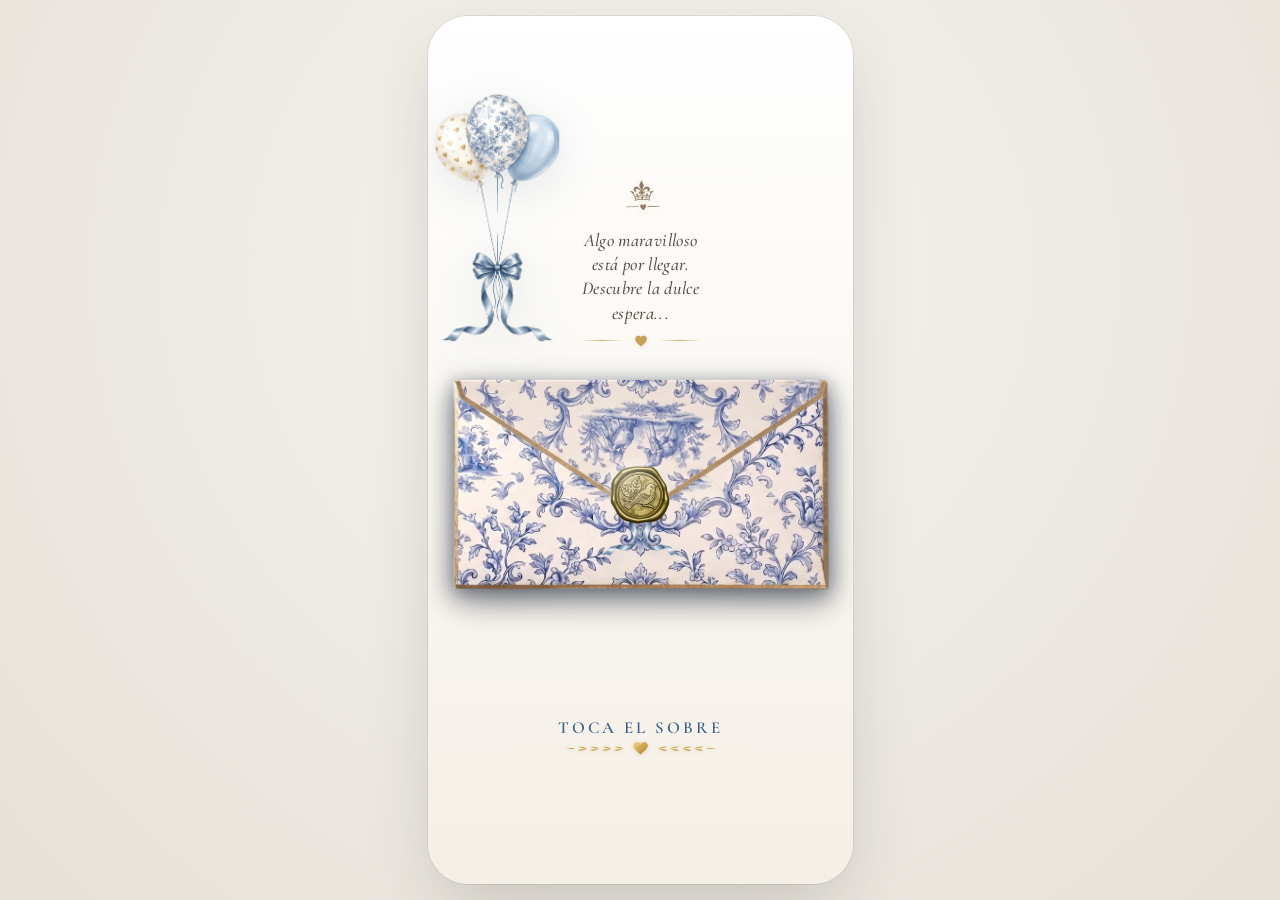
==== index.html @ 743353e1 "Initial commit" ====
<!DOCTYPE html>
<html lang="es">
<head>
  <meta charset="UTF-8">
  <meta name="viewport" content="width=device-width, initial-scale=1.0, maximum-scale=1.0, user-scalable=no, viewport-fit=cover">
  <title>Invitación Especial | Algo maravilloso está por llegar</title>
  
  <!-- Meta SEO y Redes Sociales -->
  <meta name="description" content="Invitación digital interactiva elegante para baby shower / revelación. Toca el sobre para descubrir la dulce espera.">
  <meta name="theme-color" content="#FAF8F5">

  <!-- Google Fonts: Cormorant Garamond, Great Vibes, Alex Brush & Montserrat -->
  <link rel="preconnect" href="https://fonts.googleapis.com">
  <link rel="preconnect" href="https://fonts.gstatic.com" crossorigin>
  <link href="https://fonts.googleapis.com/css2?family=Alex+Brush&family=Cormorant+Garamond:ital,wght@0,400;0,500;0,600;1,400;1,500&family=Great+Vibes&family=Montserrat:wght@300;400;500;600;700&display=swap" rel="stylesheet">

  <!-- Estilos -->
  <link rel="stylesheet" href="css/styles.css?v=40">
</head>
<body>
  <!-- Contenedor exterior (Fondo ambiental para escritorio) -->
  <main class="page-wrapper">
    <!-- Simulación de dispositivo móvil (Mobile Frame) -->
    <div class="mobile-device" id="mobileDevice">
      
      <!-- Lienzo principal de la invitación -->
      <section class="card-screen" id="coverScreen" aria-label="Portada de invitación">
        
        <!-- Elementos decorativos superiores de fondo -->
        <div class="decor-layer">
          <!-- Globos azules (Superior Izquierda) -->
          <div class="decor-balloons" id="decorBalloons">
            <img src="assets/globos.png?v=3" alt="Globos decorativos celestes y dorados" class="floating-balloons" />
          </div>

          <!-- Palmeras estilo acuarela Toile de Jouy animadas (Superior Derecha) -->
          <div class="decor-palms" id="decorPalms">
            <video 
              class="palm-trees-video" 
              id="palmasVideo" 
              src="assets/palmas_move.mp4" 
              autoplay 
              loop 
              muted 
              playsinline 
              webkit-playsinline 
              preload="auto" 
              aria-label="Palmeras animadas estilo Toile de Jouy">
            </video>
            <canvas class="palm-trees-canvas" id="palmasCanvas" width="300" height="300" aria-hidden="true"></canvas>
          </div>
        </div>

        <!-- Encabezado poético central -->
        <header class="card-header" id="cardHeader">
          <!-- Corona dorada con detalle de corazón -->
          <div class="crown-container">
            <img src="assets/corona.png" alt="Corona real dorada" class="gold-crown" />
          </div>

          <!-- Texto poético -->
          <div class="poetic-text">
            <p class="verse">Algo maravilloso</p>
            <p class="verse">está por llegar.</p>
            <p class="verse">Descubre la dulce</p>
            <p class="verse highlight">espera...</p>
          </div>

          <!-- Divisor decorativo inferior con corazón dorado -->
          <div class="heart-divider" aria-hidden="true">
            <span class="divider-line"></span>
            <svg class="gold-heart-icon" viewBox="0 0 24 24" width="14" height="14" fill="#C5A059">
              <path d="M12 21.35l-1.45-1.32C5.4 15.36 2 12.28 2 8.5 2 5.42 4.42 3 7.5 3c1.74 0 3.41.81 4.5 2.09C13.09 3.81 14.76 3 16.5 3 19.58 3 22 5.42 22 8.5c0 3.78-3.4 6.86-8.55 11.54L12 21.35z"/>
            </svg>
            <span class="divider-line"></span>
          </div>
        </header>

        <!-- Sección central interactiva: Sobre multicapa y Carta interactiva -->
        <div class="envelope-stage" id="envelopeStage">
          <div class="envelope-container" id="envelopeContainer" role="button" tabindex="0" aria-label="Abrir sobre de invitación">
            
            <!-- Capa 1 (Fondo trasero): z-index: 1 -->
            <img src="assets/capa_1.png" class="envelope-layer envelope-back" alt="Fondo trasero del sobre" />

            <!-- Capa Solapa Superior Abierta: z-index: 2 -->
            <img src="assets/capa_3.png" class="envelope-layer envelope-flap-open" id="flapOpen" alt="Solapa abierta del sobre" />

            <!-- Ranura intermedia con Tarjeta / Carta (Captura Estática de Cabecera): z-index: 3 -->
            <div class="envelope-card-slot" id="cardSlot">
              <div class="invitation-card" id="invitationCard" aria-label="Vista previa de la invitación">
                <img src="assets/preview_invitacion.png?v=3" alt="Invitación Liam Alexander" class="card-preview-image" id="cardPreviewImage" />
              </div>
            </div>

            <!-- Capa 2 (Bolsillo Frontal): z-index: 4 -->
            <img src="assets/capa_2.png" class="envelope-layer envelope-front" alt="Bolsillo frontal del sobre" />

            <!-- Capa Solapa Cerrada: z-index: 6 -->
            <img src="assets/capa_3.png" class="envelope-layer envelope-flap-closed" id="flapClosed" alt="Solapa cerrada del sobre" />

            <!-- Lazo azul bajo el sello de cera: z-index: 10 -->
            <div class="seal-ribbon" id="sealRibbon" aria-hidden="true"></div>

            <!-- Sello de cera dorado central interactivo: z-index: 11 -->
            <div class="wax-seal" id="waxSeal" title="Toca para abrir">
              <img src="assets/sello.png" alt="Sello de cera dorado con motivo de pajarito" class="seal-img" />
              <div class="seal-shine" aria-hidden="true"></div>
              <div class="seal-pulse-ring" aria-hidden="true"></div>
            </div>

            <!-- Cachorro leopardo / tigre bebé animado en video y renderizado opaco: z-index: 20 -->
            <div class="tiger-cub-container" id="tigerCubContainer">
              <video 
                class="tiger-cub-video" 
                id="tigerCubVideo" 
                src="assets/tigre_bebe.mp4" 
                autoplay 
                loop 
                muted 
                playsinline
                webkit-playsinline
                preload="auto"
                aria-label="Cachorro de tigre bebé animado con flores celestes">
              </video>
              <canvas class="tiger-cub-canvas" id="tigerCubCanvas" width="800" height="400" aria-hidden="true"></canvas>
            </div>

          </div>
        </div>

        <!-- Llamada a la acción inferior (CTA en alta resolución con corazón y espigas doradas) -->
        <footer class="card-footer" id="cardFooter">
          <div class="tap-invite-container" id="tapInviteBtn" role="button" tabindex="0" aria-label="Toca el sobre">
            <span class="tap-invite-text">Toca el sobre</span>
            <svg class="tap-invite-decor" viewBox="0 0 180 16" fill="none" xmlns="http://www.w3.org/2000/svg" aria-hidden="true">
              <defs>
                <linearGradient id="goldStem" x1="0%" y1="0%" x2="100%" y2="0%">
                  <stop offset="0%" stop-color="#C5A059" stop-opacity="0.3"/>
                  <stop offset="25%" stop-color="#E2C98A"/>
                  <stop offset="50%" stop-color="#C5A059"/>
                  <stop offset="75%" stop-color="#E2C98A"/>
                  <stop offset="100%" stop-color="#C5A059" stop-opacity="0.3"/>
                </linearGradient>
                <linearGradient id="goldHeart" x1="0%" y1="0%" x2="100%" y2="100%">
                  <stop offset="0%" stop-color="#F2DD9E"/>
                  <stop offset="40%" stop-color="#D4AF57"/>
                  <stop offset="100%" stop-color="#A68032"/>
                </linearGradient>
              </defs>

              <!-- Corazón Central Dorado -->
              <path d="M 90 14.5 C 87.6 12 81.5 7.8 81.5 4 C 81.5 1.6 83.4 0 85.8 0 C 87.5 0 89.1 1 90 2.2 C 90.9 1 92.5 0 94.2 0 C 96.6 0 98.5 1.6 98.5 4 C 98.5 7.8 92.4 12 90 14.5 Z" fill="url(#goldHeart)"/>

              <!-- Tallo Izquierdo -->
              <line x1="14" y1="7.5" x2="80" y2="7.5" stroke="url(#goldStem)" stroke-width="1.1" stroke-linecap="round"/>

              <!-- Espigas Izquierdas -->
              <path d="M 70 7.5 C 66 5 62 4.5 59 5.5 C 63 6.8 66 7.5 70 7.5 Z" fill="url(#goldHeart)"/>
              <path d="M 70 7.5 C 66 10 62 10.5 59 9.5 C 63 8.2 66 7.5 70 7.5 Z" fill="url(#goldHeart)"/>

              <path d="M 56 7.5 C 52 5 48 4.5 45 5.5 C 49 6.8 52 7.5 56 7.5 Z" fill="url(#goldHeart)"/>
              <path d="M 56 7.5 C 52 10 48 10.5 45 9.5 C 49 8.2 52 7.5 56 7.5 Z" fill="url(#goldHeart)"/>

              <path d="M 42 7.5 C 38 5 34 4.5 31 5.5 C 35 6.8 38 7.5 42 7.5 Z" fill="url(#goldHeart)"/>
              <path d="M 42 7.5 C 38 10 34 10.5 31 9.5 C 35 8.2 38 7.5 42 7.5 Z" fill="url(#goldHeart)"/>

              <path d="M 28 7.5 C 24 5 20 4.5 17 5.5 C 21 6.8 24 7.5 28 7.5 Z" fill="url(#goldHeart)"/>
              <path d="M 28 7.5 C 24 10 20 10.5 17 9.5 C 21 8.2 24 7.5 28 7.5 Z" fill="url(#goldHeart)"/>

              <!-- Hoja terminal izquierda -->
              <path d="M 14 7.5 C 10 6.5 6 7 2 7.5 C 6 8 10 8.5 14 7.5 Z" fill="url(#goldHeart)"/>

              <!-- Tallo Derecho -->
              <line x1="100" y1="7.5" x2="166" y2="7.5" stroke="url(#goldStem)" stroke-width="1.1" stroke-linecap="round"/>

              <!-- Espigas Derechas -->
              <path d="M 110 7.5 C 114 5 118 4.5 121 5.5 C 117 6.8 114 7.5 110 7.5 Z" fill="url(#goldHeart)"/>
              <path d="M 110 7.5 C 114 10 118 10.5 121 9.5 C 117 8.2 114 7.5 110 7.5 Z" fill="url(#goldHeart)"/>

              <path d="M 124 7.5 C 128 5 132 4.5 135 5.5 C 131 6.8 128 7.5 124 7.5 Z" fill="url(#goldHeart)"/>
              <path d="M 124 7.5 C 128 10 132 10.5 135 9.5 C 131 8.2 128 7.5 124 7.5 Z" fill="url(#goldHeart)"/>

              <path d="M 138 7.5 C 142 5 146 4.5 149 5.5 C 145 6.8 142 7.5 138 7.5 Z" fill="url(#goldHeart)"/>
              <path d="M 138 7.5 C 142 10 146 10.5 149 9.5 C 145 8.2 142 7.5 138 7.5 Z" fill="url(#goldHeart)"/>

              <path d="M 152 7.5 C 156 5 160 4.5 163 5.5 C 159 6.8 156 7.5 152 7.5 Z" fill="url(#goldHeart)"/>
              <path d="M 152 7.5 C 156 10 160 10.5 163 9.5 C 159 8.2 156 7.5 152 7.5 Z" fill="url(#goldHeart)"/>

              <!-- Hoja terminal derecha -->
              <path d="M 166 7.5 C 170 6.5 174 7 178 7.5 C 174 8 170 8.5 166 7.5 Z" fill="url(#goldHeart)"/>
            </svg>
          </div>
        </footer>

      </section>

    </div>
  </main>

  <!-- Capa de expansión a pantalla completa (Takeover) -->
  <div class="card-takeover" id="cardTakeover" aria-hidden="true"></div>

  <!-- Configuración Centralizada y Script Principal -->
  <script src="js/config.js?v=10"></script>
  <script src="js/main.js?v=12"></script>
</body>
</html>
---- css/styles.css ----
/* ==========================================================================
   Invitación Interactiva - Portada Sobre Cerrado
   Diseño Mobile-First de Alta Fidelidad Estética y Artesanal
   ========================================================================== */

/* --- Reset y Variables de Diseño --- */
:root {
  --color-bg-ambient: #EDEAE5;
  --color-card-bg-top: #FFFFFF;
  --color-card-bg-mid: #FBF9F5;
  --color-card-bg-bot: #F4EFE6;

  --color-text-primary: #554D45;
  --color-text-secondary: #7A7268;
  --color-gold: #C5A059;
  --color-gold-glow: rgba(197, 160, 89, 0.45);
  --color-blue-ink: #3A5F85;

  --font-serif: 'Cormorant Garamond', Garamond, Georgia, serif;
  --font-sans: 'Montserrat', -apple-system, BlinkMacSystemFont, "Segoe UI", Roboto, sans-serif;

  --shadow-envelope: 0 10px 18px rgba(15, 25, 45, 0.50), 0 4px 8px rgba(15, 25, 45, 0.30);
  --shadow-seal: 0 6px 16px rgba(120, 85, 20, 0.35);
  --shadow-device: 0 28px 70px -15px rgba(50, 45, 40, 0.22), 0 0 0 1px rgba(0, 0, 0, 0.07);
}

*,
*::before,
*::after {
  box-sizing: border-box;
  margin: 0;
  padding: 0;
  -webkit-tap-highlight-color: transparent;
}

html,
body {
  width: 100%;
  height: 100%;
  overflow-x: hidden;
  font-family: var(--font-serif);
  background-color: var(--color-bg-ambient);
  color: var(--color-text-primary);
  user-select: none;
  -webkit-font-smoothing: antialiased;
  -moz-osx-font-smoothing: grayscale;
}

/* --- Contenedor Global y Marco para Escritorio --- */
.page-wrapper {
  min-height: 100vh;
  min-height: 100dvh;
  display: flex;
  align-items: center;
  justify-content: center;
  padding: 16px;
  background: radial-gradient(circle at 50% 30%, #F5F3EF 0%, #E6E1D8 100%);
}

/* Marco simulador de smartphone en desktop / Fullscreen en móviles */
.mobile-device {
  width: 100%;
  max-width: 425px;
  height: 100%;
  max-height: min(875px, calc(100dvh - 32px));
  aspect-ratio: 9 / 18.5;
  background: linear-gradient(180deg, var(--color-card-bg-top) 0%, var(--color-card-bg-mid) 40%, var(--color-card-bg-bot) 100%);
  border-radius: 40px;
  box-shadow: var(--shadow-device);
  position: relative;
  overflow: hidden;
  display: flex;
  flex-direction: column;
  container-type: size;
  container-name: card;
  transition: transform 0.3s ease, box-shadow 0.3s ease;
}

/* Pantalla de portada */
.card-screen {
  width: 100%;
  height: 100%;
  display: flex;
  flex-direction: column;
  justify-content: space-between;
  position: relative;
  overflow: hidden;
  padding: clamp(16px, 2.8cqh, 24px) clamp(12px, 4cqw, 20px) clamp(12px, 2.2cqh, 20px) clamp(12px, 4cqw, 20px);
}

/* ==========================================================================
   Capa Decorativa Superior (Globos y Palmeras)
   ========================================================================== */
.decor-layer {
  position: absolute;
  top: clamp(24px, 4.2cqh, 35px);
  left: 0;
  width: 100%;
  height: 100%;
  pointer-events: none;
  overflow: hidden;
  z-index: 1;
}

/* Globos en la esquina superior izquierda */
.decor-balloons {
  position: absolute;
  top: calc(clamp(6px, 1.2cqh, 10px) + 30px);
  left: clamp(2px, 1cqw, 4px);
  width: clamp(105px, 15.5cqh, 130px);
  z-index: 10;
  filter: drop-shadow(0 10px 22px rgba(50, 70, 100, 0.12));
}

.floating-balloons {
  width: 100%;
  height: auto;
  display: block;
  transform-origin: 50% 72%;
  animation: gentleBalloonsFloat 6s ease-in-out infinite alternate;
}

@keyframes gentleBalloonsFloat {
  0% {
    transform: rotate(0deg) translateY(0px);
  }

  50% {
    transform: rotate(1.6deg) translateY(-6px);
  }

  100% {
    transform: rotate(-1.2deg) translateY(-2px);
  }
}

/* Palmeras en la esquina superior derecha (video animado escalado a la par de los globos) */
.decor-palms {
  position: absolute;
  top: calc(clamp(-8px, -1cqh, -2px) + 50px);
  right: calc(clamp(-10px, -2cqw, -4px) - 60px);
  width: clamp(220px, calc(25.5cqh + 50px), 265px);
  height: clamp(250px, calc(25.5cqh + 80px), 295px);
  z-index: 2;
  pointer-events: none;
  overflow: visible;
}

.palm-trees-video {
  display: none;
}

.palm-trees-canvas {
  width: 100%;
  height: 100%;
  object-fit: fill;
  display: block;
  pointer-events: none;
  opacity: 0.95;
  image-rendering: auto;
}

/* ==========================================================================
   Encabezado Poético Central
   ========================================================================== */
.card-header {
  position: relative;
  z-index: 5;
  display: flex;
  flex-direction: column;
  align-items: center;
  text-align: center;
  margin-top: auto;
  margin-bottom: clamp(6px, 1.3cqh, 10px);
  padding: 0 10px;
  transform: translateY(clamp(4px, 1.2cqh, 10px));
}

/* Corona dorada */
.crown-container {
  width: clamp(56px, 9cqh, 76px);
  height: auto;
  margin-bottom: 2px;
  display: flex;
  justify-content: center;
  transform: translateY(clamp(7px, 1.3cqh, 11px));
}

.gold-crown {
  width: 100%;
  height: auto;
  display: block;
  filter: drop-shadow(0 2px 4px rgba(180, 140, 60, 0.2));
}

/* Texto poético */
.poetic-text {
  margin-top: 4px;
  line-height: 1.34;
}

.poetic-text .verse {
  font-family: var(--font-serif);
  font-size: clamp(0.98rem, 2.2cqh, 1.14rem);
  font-weight: 500;
  font-style: italic;
  color: var(--color-text-primary);
  letter-spacing: 0.02em;
}

.poetic-text .highlight {
  font-size: clamp(1.02rem, 2.3cqh, 1.16rem);
}

/* Divisor inferior con corazón dorado */
.heart-divider {
  display: flex;
  align-items: center;
  justify-content: center;
  gap: 10px;
  margin-top: clamp(5px, 1cqh, 8px);
  width: 100%;
}

.divider-line {
  display: inline-block;
  width: clamp(32px, 11cqw, 44px);
  height: 1px;
  background: linear-gradient(90deg, rgba(197, 160, 89, 0), rgba(197, 160, 89, 0.85), rgba(197, 160, 89, 0));
}

.gold-heart-icon {
  display: inline-block;
  color: var(--color-gold);
  filter: drop-shadow(0 1px 2px rgba(197, 160, 89, 0.3));
}

/* ==========================================================================
   Sección del Sobre Multicapa y Elementos Interactivos
   ========================================================================== */
.envelope-stage {
  position: relative;
  z-index: 6;
  width: min(96%, 385px);
  max-width: 385px;
  margin: clamp(16px, 3.8cqh, 32px) auto 0 auto;
  perspective: 1200px;
  transition: transform 1s cubic-bezier(0.25, 1, 0.5, 1);
}

.envelope-container {
  position: relative;
  width: 100%;
  aspect-ratio: 397 / 222;
  cursor: pointer;
  outline: none;
}

/* Capas de imagen 800x600 mapeadas matemáticamente al rectángulo 397x222 */
.envelope-layer {
  position: absolute;
  width: calc(100% * 800 / 397);
  height: calc(100% * 600 / 222);
  left: calc(-179 / 397 * 100%);
  top: calc(-222 / 222 * 100%);
  pointer-events: none;
  display: block;
}

/* Capa 1 (Fondo trasero): z-index: 1 */
.envelope-back {
  z-index: 1;
  filter:
    drop-shadow(0 10px 16px rgba(15, 25, 45, 0.45))
    drop-shadow(0 4px 8px rgba(15, 25, 45, 0.30));
}

/* Capa Solapa Superior Abierta: z-index: 2 (Oculta en estado inicial) */
.envelope-flap-open {
  z-index: 2;
  transform: translateX(calc(-22.5 / 800 * 100%)) rotateX(-90deg);
  transform-origin: 50% 37.17%;
  opacity: 0;
  transition: transform 0.85s cubic-bezier(0.22, 1, 0.36, 1) 0.15s, opacity 0.65s ease 0.15s;
}

/* Capa Solapa Cerrada: z-index: 6 (Visible en estado inicial, plegada hacia abajo) */
.envelope-flap-closed {
  z-index: 6;
  transform-origin: 50% 37.17%;
  transform: translateX(calc(-22.5 / 800 * 100%)) rotateX(180deg);
  transition: transform 0.75s cubic-bezier(0.4, 0, 0.2, 1), opacity 0.55s ease;
}

/* Ranura/Bolsillo para la carta con clip-path 100% contenido en reposo */
.envelope-card-slot {
  position: absolute;
  top: 0;
  left: 0;
  width: 100%;
  height: 100%;
  z-index: 3;
  clip-path: inset(0 0 12px 0);
  pointer-events: none;
}

/* ==========================================================================
   Capa Intermedia: Carta Interior con Captura Estática de Alta Fidelidad
   Mantiene estrictamente proporción, encuadre superior y alineación vertical
   ========================================================================== */
.invitation-card {
  position: absolute;
  left: 6%;
  right: 6%;
  top: 10px;
  aspect-ratio: 425 / 715;
  background-color: #FFFDF9;
  border-radius: 12px;
  border: 1px solid rgba(197, 160, 89, 0.28);
  box-shadow: 0 10px 26px rgba(40, 30, 20, 0.16);
  transform: translateY(45px);
  will-change: transform, box-shadow;
  overflow: hidden;
  pointer-events: none;
}

.card-preview-image {
  width: 100%;
  height: 100%;
  display: block;
  object-fit: cover;
  object-position: top center;
  pointer-events: none;
  user-select: none;
  -webkit-user-drag: none;
}

/* ==========================================================================
   Capa 2: Bolsillo Frontal (z-index: 4)
   ========================================================================== */
.envelope-front {
  z-index: 4;
  filter: drop-shadow(0 4px 10px rgba(15, 25, 45, 0.15));
}

/* ==========================================================================
   Elementos del Sello y Lazo (z-index: 10 / 11)
   ========================================================================== */
.seal-ribbon {
  position: absolute;
  top: 55%;
  left: 50%;
  transform: translate(-50%, -10%);
  width: clamp(74px, 10.8cqh, 90px);
  height: clamp(56px, 8.1cqh, 68px);
  background-image: url('../assets/lazo_sello.png');
  background-repeat: no-repeat;
  background-position: center center;
  background-size: contain;
  pointer-events: none;
  z-index: 10;
  filter: drop-shadow(0 4px 6px rgba(40, 60, 90, 0.15));
  transition: opacity 0.6s ease, transform 0.6s ease;
}

.wax-seal {
  position: absolute;
  top: 55%;
  left: 50%;
  transform: translate(-50%, -50%) translateZ(0);
  width: clamp(62px, 8.8cqh, 74px);
  height: clamp(62px, 8.8cqh, 74px);
  z-index: 11;
  cursor: pointer;
  border-radius: 50%;
  transition: opacity 0.6s ease, transform 0.55s cubic-bezier(0.25, 1, 0.5, 1), filter 0.3s ease;
  filter: var(--shadow-seal);
  will-change: transform;
}

.wax-seal:hover {
  transform: translate(-50%, -50%) scale(1.08) rotate(2deg);
  filter: drop-shadow(0 8px 20px var(--color-gold-glow)) drop-shadow(0 2px 5px rgba(0, 0, 0, 0.3));
}

.wax-seal:active {
  transform: translate(-50%, -50%) scale(0.94);
}

.seal-img {
  width: 100%;
  height: 100%;
  object-fit: contain;
  display: block;
  user-select: none;
  -webkit-user-drag: none;
}

.seal-pulse-ring {
  position: absolute;
  top: -6px;
  left: -6px;
  right: -6px;
  bottom: -6px;
  border-radius: 50%;
  border: 2px solid var(--color-gold);
  opacity: 0;
  pointer-events: none;
  animation: sealPulse 2.8s cubic-bezier(0.25, 0.46, 0.45, 0.94) infinite;
}

@keyframes sealPulse {
  0% { transform: scale(0.9); opacity: 0.6; }
  60% { transform: scale(1.28); opacity: 0; }
  100% { transform: scale(1.35); opacity: 0; }
}

.seal-shine {
  position: absolute;
  top: 0;
  left: 0;
  width: 100%;
  height: 100%;
  border-radius: 50%;
  background: radial-gradient(circle at 35% 30%, rgba(255, 255, 255, 0.45) 0%, rgba(255, 255, 255, 0) 55%);
  pointer-events: none;
}

/* ==========================================================================
   Cachorro Leopardo / Tigre Bebé (Centrado e Imponente: z-index: 20)
   ========================================================================== */
.tiger-cub-container {
  position: absolute;
  left: 50%;
  transform: translateX(-50%);
  bottom: calc(-68.5% - 40px);
  width: 156%;
  max-width: 600px;
  height: auto;
  z-index: 20;
  pointer-events: none;
  display: flex;
  justify-content: center;
  align-items: center;
  transition: transform 0.8s cubic-bezier(0.25, 1, 0.5, 1), opacity 0.6s ease;
}

.tiger-cub-video {
  display: none;
  width: 100%;
  height: auto;
  object-fit: contain;
}

.tiger-cub-canvas {
  width: 100%;
  height: auto;
  display: block;
  object-fit: contain;
  filter:
    drop-shadow(0 6px 12px rgba(18, 30, 50, 0.22)) brightness(86%) contrast(116%) saturate(112%);
  will-change: transform;
  transform: translateZ(0);
}

/* ==========================================================================
   Llamada a la Acción Inferior (Toca el sobre)
   ========================================================================== */
.card-footer {
  position: relative;
  z-index: 25;
  display: flex;
  justify-content: center;
  align-items: center;
  padding: 0 0 clamp(8px, 1.5cqh, 12px) 0;
  margin-top: clamp(80px, 15.5cqh, 130px);
  margin-bottom: auto;
  transition: opacity 0.5s ease, transform 0.5s ease;
}

.tap-invite-container {
  display: flex;
  flex-direction: column;
  align-items: center;
  justify-content: center;
  gap: 5px;
  cursor: pointer;
  outline: none;
  transition: transform 0.25s ease, filter 0.25s ease;
  animation: gentlePulseCta 2.8s ease-in-out infinite;
  user-select: none;
}

.tap-invite-container:hover {
  transform: scale(1.05);
}

.tap-invite-container:active {
  transform: scale(0.96);
}

.tap-invite-text {
  font-family: var(--font-serif);
  font-size: clamp(0.92rem, 2.1cqh, 1.05rem);
  font-weight: 600;
  font-style: normal;
  letter-spacing: 0.18em;
  color: var(--color-blue-ink);
  text-transform: uppercase;
  margin: 0;
  padding: 0;
  line-height: 1;
  text-shadow: 0 1px 2px rgba(255, 255, 255, 0.9);
}

.tap-invite-decor {
  width: clamp(130px, 19cqh, 155px);
  height: 16px;
  display: block;
  overflow: visible;
  filter: drop-shadow(0 1px 2px rgba(180, 140, 50, 0.25));
}

@keyframes gentlePulseCta {
  0%, 100% {
    transform: translateY(0);
    opacity: 0.95;
  }
  50% {
    transform: translateY(-4px);
    opacity: 1;
  }
}

/* ==========================================================================
   Secuencia de Animación de Apertura del Sobre (4 Fases)
   ========================================================================== */

/* Al abrir: el sobre desciende sutilmente para enmarcar la carta */
.envelope-stage.is-opening {
  transform: translateY(32px);
}

/* Fase 1: Despegue del Sello y desvanecimiento suave de textos (~0.4s) */
.envelope-stage.is-opening .wax-seal {
  opacity: 0;
  transform: translate(-50%, -50%) scale(1.12);
  pointer-events: none;
}

.envelope-stage.is-opening .seal-ribbon {
  opacity: 0;
  transform: translate(-50%, -10%) scale(1.12);
  pointer-events: none;
}

.card-screen.is-opening .card-header,
.card-screen.is-opening .card-footer {
  opacity: 0;
  transform: translateY(-12px);
  pointer-events: none;
}

/* Fase 2: Apertura del Sobre (Despliegue de solapa capa_3.png hacia arriba) */
.envelope-stage.is-opening .envelope-flap-closed {
  opacity: 0;
  transform: translateX(calc(-22.5 / 800 * 100%)) rotateX(90deg);
  pointer-events: none;
}

.envelope-stage.is-opening .envelope-flap-open {
  opacity: 1;
  transform: translateX(calc(-22.5 / 800 * 100%)) rotateX(0deg);
}

/* Fase 3: Extracción de la Carta hacia arriba emergiendo del bolsillo */
.envelope-stage.is-opening .envelope-card-slot {
  clip-path: inset(-1000px 0 0 0);
}

.envelope-stage.is-opening .invitation-card {
  transform: translateY(-240px) scale(1.02);
  transition: transform 1.4s cubic-bezier(0.22, 1, 0.36, 1) 0.6s, box-shadow 0.9s ease 0.6s;
  box-shadow: 0 24px 50px rgba(35, 25, 15, 0.28), 0 0 0 1px rgba(197, 160, 89, 0.3);
}

/* Fase 4: Capa de Expansión a Pantalla Completa (Takeover: z-index: 99999) */
.card-takeover {
  position: fixed;
  background-color: #FFFDF9;
  z-index: 99999;
  pointer-events: none;
  display: none;
  overflow: hidden;
  box-shadow: 0 24px 50px rgba(35, 25, 15, 0.28);
  will-change: top, left, width, height, border-radius;
}

.card-takeover .card-preview-image {
  width: 100%;
  height: auto;
  display: block;
  object-fit: cover;
  object-position: top center;
}

/* Destello dorado al tocar */
.gold-sparkle {
  position: absolute;
  width: 6px;
  height: 6px;
  background-color: var(--color-gold);
  border-radius: 50%;
  pointer-events: none;
  z-index: 30;
  box-shadow: 0 0 8px #FFD700;
  animation: sparkleFade 0.75s ease-out forwards;
}

@keyframes sparkleFade {
  0% {
    transform: scale(0.4) translate(0, 0);
    opacity: 1;
  }

  100% {
    transform: scale(1.8) translate(var(--tx, 15px), var(--ty, -15px));
    opacity: 0;
  }
}

/* ==========================================================================
   Adaptabilidad Responsive (Móviles Reales y Pantallas Compactas)
   ========================================================================== */
@media (max-width: 480px) {
  .page-wrapper {
    padding: 0;
    background: transparent;
    height: 100dvh;
    min-height: 100dvh;
    overflow: hidden;
  }

  .mobile-device {
    width: 100vw;
    width: 100dvw;
    max-width: 100%;
    height: 100vh;
    height: 100dvh;
    max-height: 100dvh;
    border-radius: 0;
    box-shadow: none;
    aspect-ratio: auto;
  }

  .card-screen {
    padding: max(clamp(14px, 2.8cqh, 24px), env(safe-area-inset-top, 0px) + 12px)
             clamp(12px, 4cqw, 20px)
             max(clamp(12px, 2.2cqh, 18px), env(safe-area-inset-bottom, 0px) + 10px)
             clamp(12px, 4cqw, 20px);
  }
}

/* Dispositivos con pantallas pequeñas (e.g. iPhone SE, 360x640, o navegadores con barras activas) */
@media (max-height: 700px), (max-width: 360px) {
  .card-screen {
    padding-top: max(12px, env(safe-area-inset-top, 0px) + 8px);
    padding-bottom: max(10px, env(safe-area-inset-bottom, 0px) + 8px);
  }

  .decor-layer {
    top: 24px;
  }

  .decor-balloons {
    width: 105px;
    top: 6px;
    left: 2px;
  }

  .decor-palms {
    width: 140px;
    top: -4px;
    right: -4px;
  }

  .card-header {
    margin-bottom: 6px;
    transform: translateY(4px);
  }

  .crown-container {
    width: 55px;
  }

  .poetic-text .verse {
    font-size: 0.98rem;
    line-height: 1.25;
  }

  .envelope-stage {
    width: 90%;
    max-width: 320px;
    margin-top: 16px;
  }

  .card-footer {
    margin-top: 85px;
    padding-bottom: 6px;
  }

  .tap-invite-text {
    font-size: 0.94rem;
  }

  .tap-invite-decor {
    width: 135px;
  }
}

/* Dispositivos ultra pequeños o pantallas horizontales muy bajas */
@media (max-height: 580px) {
  .card-screen {
    padding: 8px 10px 6px 10px;
  }

  .card-header {
    transform: translateY(2px);
    margin-bottom: 4px;
  }

  .crown-container {
    width: 46px;
  }

  .poetic-text .verse {
    font-size: 0.88rem;
    line-height: 1.2;
  }

  .envelope-stage {
    width: 82%;
    max-width: 270px;
    margin-top: 8px;
  }

  .card-footer {
    margin-top: 65px;
    padding-bottom: 4px;
  }

  .tap-invite-text {
    font-size: 0.88rem;
  }

  .tap-invite-decor {
    width: 120px;
  }
}

/* ==========================================================================
   Árboles Safari y Escena Inferior (Sincronizado con invitacion.css)
   ========================================================================== */
.safari-tree,
.zebra-tree {
  position: absolute;
  bottom: clamp(10px, 2.5cqw, 24px);
  pointer-events: none;
  z-index: 1; /* Al fondo de todo */
  filter: drop-shadow(0 6px 14px rgba(43, 76, 126, 0.08));
  overflow: visible;
}

.safari-tree-left,
.zebra-tree-left {
  left: clamp(-24px, -5cqw, -14px);
  width: clamp(120px, 30cqw, 155px);
}

.safari-tree-right,
.zebra-tree-right {
  right: clamp(-24px, -5cqw, -14px);
  width: clamp(120px, 30cqw, 155px);
}

.safari-tree-img,
.zebra-tree-img {
  width: 100%;
  height: auto;
  display: block;
}

.zebra-box {
  position: relative;
  z-index: 3;
  width: 100%;
  margin-top: -65px;
  pointer-events: none;
}

.zebra-video-wrap {
  transform: rotate(6deg);
}
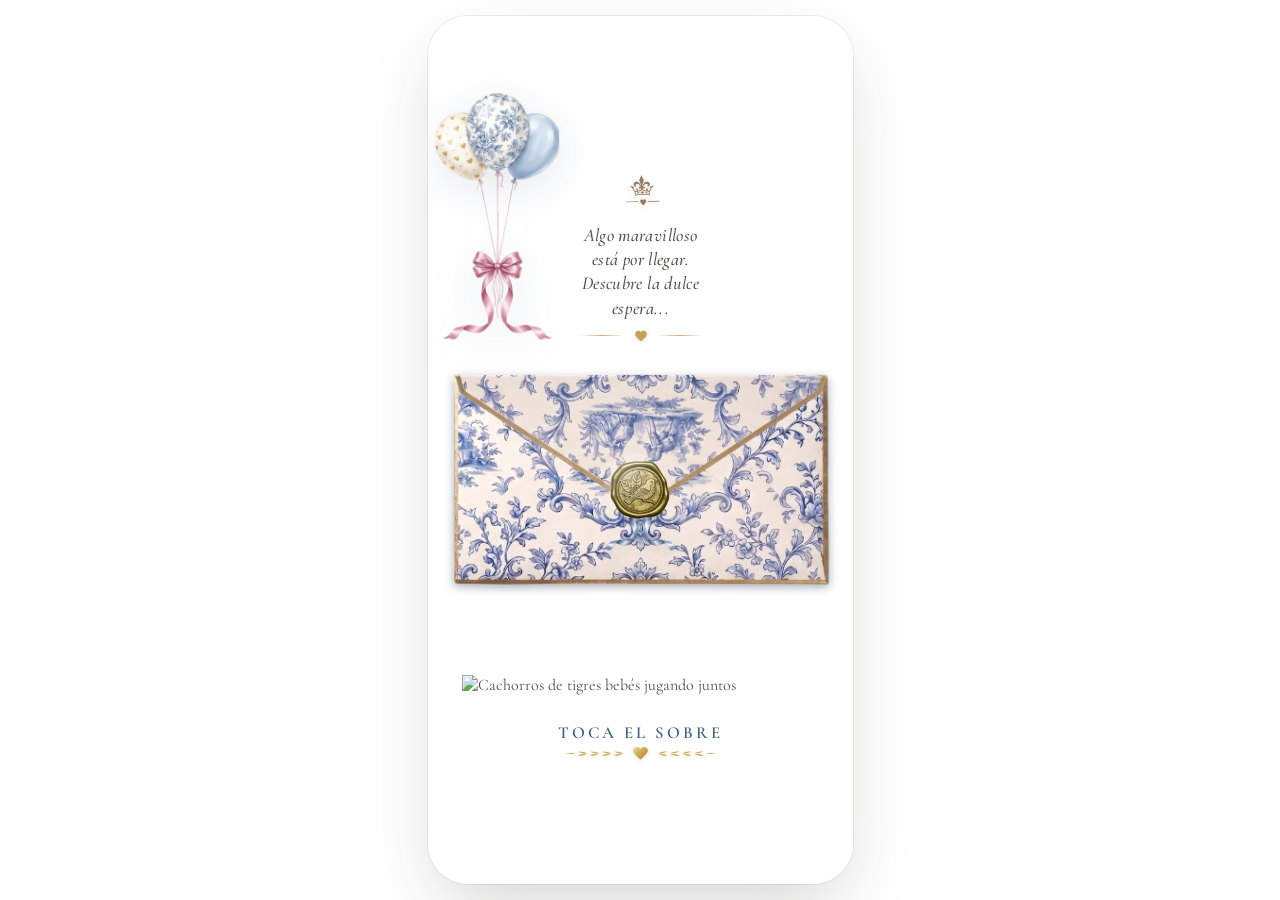
==== commit c062ec53: "tigre rosa" ====
--- a/index.html
+++ b/index.html
@@ -7,7 +7,7 @@
   
   <!-- Meta SEO y Redes Sociales -->
   <meta name="description" content="Invitación digital interactiva elegante para baby shower / revelación. Toca el sobre para descubrir la dulce espera.">
-  <meta name="theme-color" content="#FAF8F5">
+  <meta name="theme-color" content="#FFFFFF">
 
   <!-- Google Fonts: Cormorant Garamond, Great Vibes, Alex Brush & Montserrat -->
   <link rel="preconnect" href="https://fonts.googleapis.com">
@@ -15,7 +15,7 @@
   <link href="https://fonts.googleapis.com/css2?family=Alex+Brush&family=Cormorant+Garamond:ital,wght@0,400;0,500;0,600;1,400;1,500&family=Great+Vibes&family=Montserrat:wght@300;400;500;600;700&display=swap" rel="stylesheet">
 
   <!-- Estilos -->
-  <link rel="stylesheet" href="css/styles.css?v=40">
+  <link rel="stylesheet" href="css/styles.css?v=54">
 </head>
 <body>
   <!-- Contenedor exterior (Fondo ambiental para escritorio) -->
@@ -47,7 +47,6 @@
               preload="auto" 
               aria-label="Palmeras animadas estilo Toile de Jouy">
             </video>
-            <canvas class="palm-trees-canvas" id="palmasCanvas" width="300" height="300" aria-hidden="true"></canvas>
           </div>
         </div>
 
@@ -109,21 +108,13 @@
               <div class="seal-pulse-ring" aria-hidden="true"></div>
             </div>
 
-            <!-- Cachorro leopardo / tigre bebé animado en video y renderizado opaco: z-index: 20 -->
-            <div class="tiger-cub-container" id="tigerCubContainer">
-              <video 
-                class="tiger-cub-video" 
-                id="tigerCubVideo" 
-                src="assets/tigre_bebe.mp4" 
-                autoplay 
-                loop 
-                muted 
-                playsinline
-                webkit-playsinline
-                preload="auto"
-                aria-label="Cachorro de tigre bebé animado con flores celestes">
-              </video>
-              <canvas class="tiger-cub-canvas" id="tigerCubCanvas" width="800" height="400" aria-hidden="true"></canvas>
+            <!-- Cachorros de tigres bebés juntos animados en GIF nativo: z-index: 30 -->
+            <div class="tiger-cubs-container" id="tigerCubsContainer">
+              <img 
+                src="assets/tigres_bebes.gif" 
+                alt="Cachorros de tigres bebés jugando juntos" 
+                class="tiger-cubs-img" 
+                id="tigerCubsImg" />
             </div>
 
           </div>
@@ -203,6 +194,6 @@
 
   <!-- Configuración Centralizada y Script Principal -->
   <script src="js/config.js?v=10"></script>
-  <script src="js/main.js?v=12"></script>
+  <script src="js/main.js?v=15"></script>
 </body>
 </html>
--- a/css/styles.css
+++ b/css/styles.css
@@ -5,10 +5,10 @@
 
 /* --- Reset y Variables de Diseño --- */
 :root {
-  --color-bg-ambient: #EDEAE5;
+  --color-bg-ambient: #FFFFFF;
   --color-card-bg-top: #FFFFFF;
-  --color-card-bg-mid: #FBF9F5;
-  --color-card-bg-bot: #F4EFE6;
+  --color-card-bg-mid: #FFFFFF;
+  --color-card-bg-bot: #FFFFFF;
 
   --color-text-primary: #554D45;
   --color-text-secondary: #7A7268;
@@ -19,7 +19,7 @@
   --font-serif: 'Cormorant Garamond', Garamond, Georgia, serif;
   --font-sans: 'Montserrat', -apple-system, BlinkMacSystemFont, "Segoe UI", Roboto, sans-serif;
 
-  --shadow-envelope: 0 10px 18px rgba(15, 25, 45, 0.50), 0 4px 8px rgba(15, 25, 45, 0.30);
+  --shadow-envelope: 0 3px 5px rgba(15, 25, 45, 0.26);
   --shadow-seal: 0 6px 16px rgba(120, 85, 20, 0.35);
   --shadow-device: 0 28px 70px -15px rgba(50, 45, 40, 0.22), 0 0 0 1px rgba(0, 0, 0, 0.07);
 }
@@ -54,7 +54,7 @@
   align-items: center;
   justify-content: center;
   padding: 16px;
-  background: radial-gradient(circle at 50% 30%, #F5F3EF 0%, #E6E1D8 100%);
+  background: #FFFFFF;
 }
 
 /* Marco simulador de smartphone en desktop / Fullscreen en móviles */
@@ -64,7 +64,7 @@
   height: 100%;
   max-height: min(875px, calc(100dvh - 32px));
   aspect-ratio: 9 / 18.5;
-  background: linear-gradient(180deg, var(--color-card-bg-top) 0%, var(--color-card-bg-mid) 40%, var(--color-card-bg-bot) 100%);
+  background: #FFFFFF;
   border-radius: 40px;
   box-shadow: var(--shadow-device);
   position: relative;
@@ -80,6 +80,7 @@
 .card-screen {
   width: 100%;
   height: 100%;
+  background-color: #FFFFFF;
   display: flex;
   flex-direction: column;
   justify-content: space-between;
@@ -147,17 +148,13 @@
 }
 
 .palm-trees-video {
-  display: none;
-}
-
-.palm-trees-canvas {
   width: 100%;
   height: 100%;
   object-fit: fill;
   display: block;
   pointer-events: none;
   opacity: 0.95;
-  image-rendering: auto;
+  transform: translateZ(0);
 }
 
 /* ==========================================================================
@@ -270,9 +267,7 @@
 /* Capa 1 (Fondo trasero): z-index: 1 */
 .envelope-back {
   z-index: 1;
-  filter:
-    drop-shadow(0 10px 16px rgba(15, 25, 45, 0.45))
-    drop-shadow(0 4px 8px rgba(15, 25, 45, 0.30));
+  filter: drop-shadow(0 3px 5px rgba(15, 25, 45, 0.30));
 }
 
 /* Capa Solapa Superior Abierta: z-index: 2 (Oculta en estado inicial) */
@@ -340,7 +335,7 @@
    ========================================================================== */
 .envelope-front {
   z-index: 4;
-  filter: drop-shadow(0 4px 10px rgba(15, 25, 45, 0.15));
+  filter: drop-shadow(0 2px 5px rgba(15, 25, 45, 0.12));
 }
 
 /* ==========================================================================
@@ -410,9 +405,20 @@
 }
 
 @keyframes sealPulse {
-  0% { transform: scale(0.9); opacity: 0.6; }
-  60% { transform: scale(1.28); opacity: 0; }
-  100% { transform: scale(1.35); opacity: 0; }
+  0% {
+    transform: scale(0.9);
+    opacity: 0.6;
+  }
+
+  60% {
+    transform: scale(1.28);
+    opacity: 0;
+  }
+
+  100% {
+    transform: scale(1.35);
+    opacity: 0;
+  }
 }
 
 .seal-shine {
@@ -427,17 +433,18 @@
 }
 
 /* ==========================================================================
-   Cachorro Leopardo / Tigre Bebé (Centrado e Imponente: z-index: 20)
-   ========================================================================== */
+   Cachorros Tigres Bebés (Video único: compacto, 55% del sobre y al frente)
+   ========================================================================== */
+.tiger-cubs-container,
 .tiger-cub-container {
   position: absolute;
   left: 50%;
-  transform: translateX(-50%);
-  bottom: calc(-68.5% - 40px);
-  width: 156%;
-  max-width: 600px;
+  transform: translateX(-50%) translateZ(30px);
+  bottom: -110px;
+  width: calc(55% + 150px);
+  max-width: 370px;
   height: auto;
-  z-index: 20;
+  z-index: 30;
   pointer-events: none;
   display: flex;
   justify-content: center;
@@ -445,22 +452,16 @@
   transition: transform 0.8s cubic-bezier(0.25, 1, 0.5, 1), opacity 0.6s ease;
 }
 
+.tiger-cubs-img,
+.tiger-cubs-video,
 .tiger-cub-video {
-  display: none;
-  width: 100%;
+  width: 100%;
+  max-width: 100%;
   height: auto;
+  display: block;
   object-fit: contain;
-}
-
-.tiger-cub-canvas {
-  width: 100%;
-  height: auto;
-  display: block;
-  object-fit: contain;
-  filter:
-    drop-shadow(0 6px 12px rgba(18, 30, 50, 0.22)) brightness(86%) contrast(116%) saturate(112%);
-  will-change: transform;
   transform: translateZ(0);
+  pointer-events: none;
 }
 
 /* ==========================================================================
@@ -473,7 +474,7 @@
   justify-content: center;
   align-items: center;
   padding: 0 0 clamp(8px, 1.5cqh, 12px) 0;
-  margin-top: clamp(80px, 15.5cqh, 130px);
+  margin-top: clamp(115px, calc(15cqh + 20px), 140px);
   margin-bottom: auto;
   transition: opacity 0.5s ease, transform 0.5s ease;
 }
@@ -522,10 +523,13 @@
 }
 
 @keyframes gentlePulseCta {
-  0%, 100% {
+
+  0%,
+  100% {
     transform: translateY(0);
     opacity: 0.95;
   }
+
   50% {
     transform: translateY(-4px);
     opacity: 1;
@@ -587,7 +591,7 @@
 /* Fase 4: Capa de Expansión a Pantalla Completa (Takeover: z-index: 99999) */
 .card-takeover {
   position: fixed;
-  background-color: #FFFDF9;
+  background-color: #FFFFFF;
   z-index: 99999;
   pointer-events: none;
   display: none;
@@ -635,7 +639,7 @@
 @media (max-width: 480px) {
   .page-wrapper {
     padding: 0;
-    background: transparent;
+    background: #FFFFFF;
     height: 100dvh;
     min-height: 100dvh;
     overflow: hidden;
@@ -654,15 +658,13 @@
   }
 
   .card-screen {
-    padding: max(clamp(14px, 2.8cqh, 24px), env(safe-area-inset-top, 0px) + 12px)
-             clamp(12px, 4cqw, 20px)
-             max(clamp(12px, 2.2cqh, 18px), env(safe-area-inset-bottom, 0px) + 10px)
-             clamp(12px, 4cqw, 20px);
+    padding: max(clamp(14px, 2.8cqh, 24px), env(safe-area-inset-top, 0px) + 12px) clamp(12px, 4cqw, 20px) max(clamp(12px, 2.2cqh, 18px), env(safe-area-inset-bottom, 0px) + 10px) clamp(12px, 4cqw, 20px);
   }
 }
 
 /* Dispositivos con pantallas pequeñas (e.g. iPhone SE, 360x640, o navegadores con barras activas) */
-@media (max-height: 700px), (max-width: 360px) {
+@media (max-height: 700px),
+(max-width: 360px) {
   .card-screen {
     padding-top: max(12px, env(safe-area-inset-top, 0px) + 8px);
     padding-bottom: max(10px, env(safe-area-inset-bottom, 0px) + 8px);
@@ -705,7 +707,7 @@
   }
 
   .card-footer {
-    margin-top: 85px;
+    margin-top: 105px;
     padding-bottom: 6px;
   }
 
@@ -745,7 +747,7 @@
   }
 
   .card-footer {
-    margin-top: 65px;
+    margin-top: 85px;
     padding-bottom: 4px;
   }
 
@@ -766,7 +768,8 @@
   position: absolute;
   bottom: clamp(10px, 2.5cqw, 24px);
   pointer-events: none;
-  z-index: 1; /* Al fondo de todo */
+  z-index: 1;
+  /* Al fondo de todo */
   filter: drop-shadow(0 6px 14px rgba(43, 76, 126, 0.08));
   overflow: visible;
 }
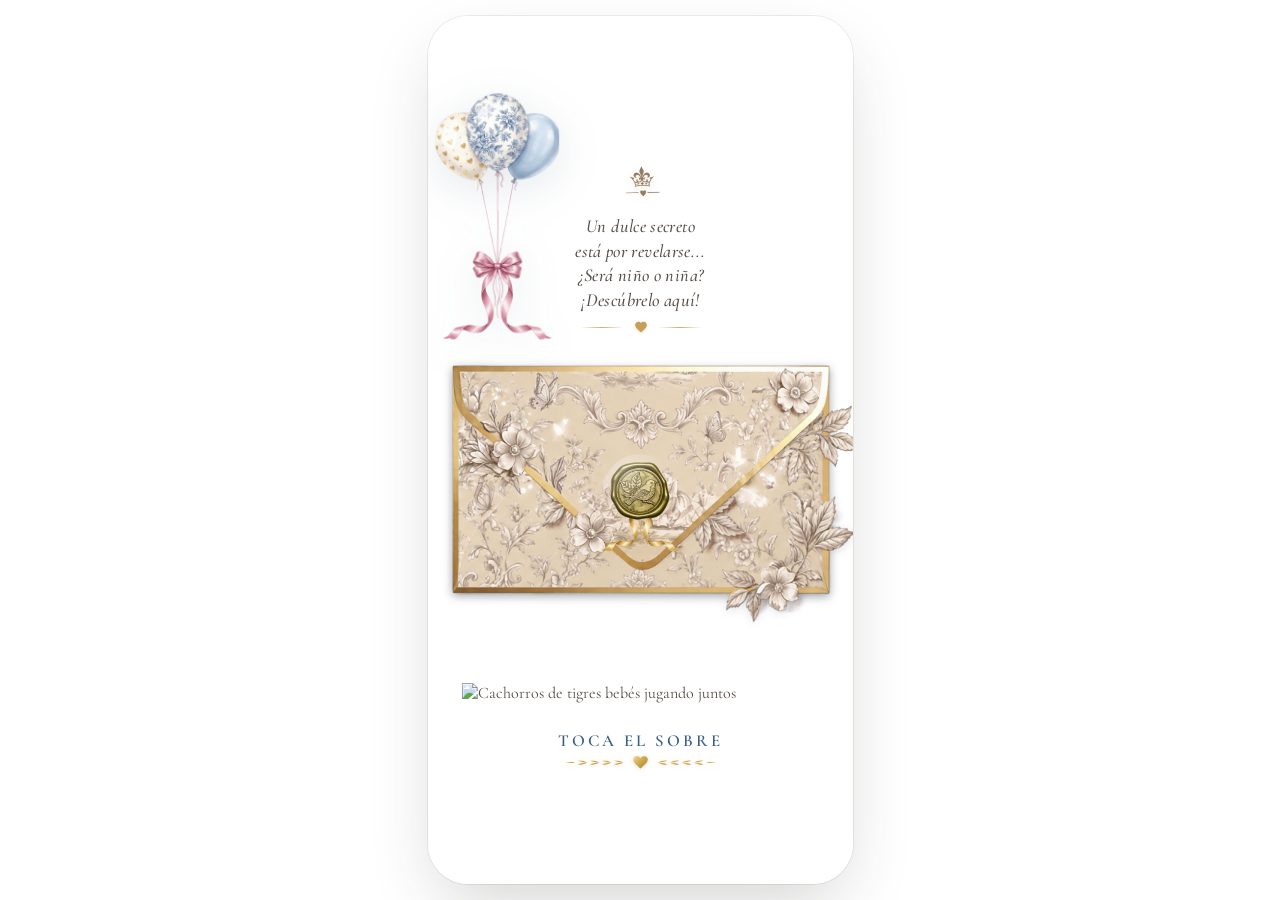
==== commit 6fd57f92: "uodate" ====
--- a/index.html
+++ b/index.html
@@ -3,10 +3,10 @@
 <head>
   <meta charset="UTF-8">
   <meta name="viewport" content="width=device-width, initial-scale=1.0, maximum-scale=1.0, user-scalable=no, viewport-fit=cover">
-  <title>Invitación Especial | Algo maravilloso está por llegar</title>
+  <title>Invitación Especial | Gran Revelación de Sexo</title>
   
   <!-- Meta SEO y Redes Sociales -->
-  <meta name="description" content="Invitación digital interactiva elegante para baby shower / revelación. Toca el sobre para descubrir la dulce espera.">
+  <meta name="description" content="Invitación digital interactiva para nuestra gran Revelación de Sexo. Toca el sobre para descubrir si será niño o niña.">
   <meta name="theme-color" content="#FFFFFF">
 
   <!-- Google Fonts: Cormorant Garamond, Great Vibes, Alex Brush & Montserrat -->
@@ -15,7 +15,7 @@
   <link href="https://fonts.googleapis.com/css2?family=Alex+Brush&family=Cormorant+Garamond:ital,wght@0,400;0,500;0,600;1,400;1,500&family=Great+Vibes&family=Montserrat:wght@300;400;500;600;700&display=swap" rel="stylesheet">
 
   <!-- Estilos -->
-  <link rel="stylesheet" href="css/styles.css?v=54">
+  <link rel="stylesheet" href="css/styles.css?v=60">
 </head>
 <body>
   <!-- Contenedor exterior (Fondo ambiental para escritorio) -->
@@ -28,9 +28,9 @@
         
         <!-- Elementos decorativos superiores de fondo -->
         <div class="decor-layer">
-          <!-- Globos azules (Superior Izquierda) -->
+          <!-- Globos decorativos (Superior Izquierda) -->
           <div class="decor-balloons" id="decorBalloons">
-            <img src="assets/globos.png?v=3" alt="Globos decorativos celestes y dorados" class="floating-balloons" />
+            <img src="assets/globos.png?v=59" alt="Globos decorativos rosados y dorados" class="floating-balloons" />
           </div>
 
           <!-- Palmeras estilo acuarela Toile de Jouy animadas (Superior Derecha) -->
@@ -59,10 +59,10 @@
 
           <!-- Texto poético -->
           <div class="poetic-text">
-            <p class="verse">Algo maravilloso</p>
-            <p class="verse">está por llegar.</p>
-            <p class="verse">Descubre la dulce</p>
-            <p class="verse highlight">espera...</p>
+            <p class="verse">Un dulce secreto</p>
+            <p class="verse">está por revelarse...</p>
+            <p class="verse">¿Será niño o niña?</p>
+            <p class="verse highlight">¡Descúbrelo aquí!</p>
           </div>
 
           <!-- Divisor decorativo inferior con corazón dorado -->
@@ -80,25 +80,72 @@
           <div class="envelope-container" id="envelopeContainer" role="button" tabindex="0" aria-label="Abrir sobre de invitación">
             
             <!-- Capa 1 (Fondo trasero): z-index: 1 -->
-            <img src="assets/capa_1.png" class="envelope-layer envelope-back" alt="Fondo trasero del sobre" />
+            <img src="assets/capa_1.png?v=60" class="envelope-layer envelope-back" alt="Fondo trasero del sobre" />
 
             <!-- Capa Solapa Superior Abierta: z-index: 2 -->
-            <img src="assets/capa_3.png" class="envelope-layer envelope-flap-open" id="flapOpen" alt="Solapa abierta del sobre" />
-
-            <!-- Ranura intermedia con Tarjeta / Carta (Captura Estática de Cabecera): z-index: 3 -->
+            <img src="assets/capa_3.png?v=58" class="envelope-layer envelope-flap-open" id="flapOpen" alt="Solapa abierta del sobre" />
+
+            <!-- Ranura intermedia con Tarjeta / Carta (Renderizado Dinámico en Vivo): z-index: 3 -->
             <div class="envelope-card-slot" id="cardSlot">
               <div class="invitation-card" id="invitationCard" aria-label="Vista previa de la invitación">
-                <img src="assets/preview_invitacion.png?v=3" alt="Invitación Liam Alexander" class="card-preview-image" id="cardPreviewImage" />
+                
+                <div class="card-live-preview">
+                  <!-- Arreglos Florales Superiores -->
+                  <div class="card-live-floral card-live-floral-left" aria-hidden="true">
+                    <img src="assets/diseno_floral_grande_izquierdo.png" alt="" class="card-live-floral-img" />
+                  </div>
+                  <div class="card-live-floral card-live-floral-right" aria-hidden="true">
+                    <img src="assets/diseno_floral_grande_derecho.png" alt="" class="card-live-floral-img" />
+                  </div>
+
+                  <!-- Contenido de la carta -->
+                  <div class="card-live-content">
+                    <!-- Reproductor simulado -->
+                    <div class="card-live-player" aria-hidden="true">
+                      <img src="assets/diseno_reproducir.png?v=3" alt="" class="card-live-disc" />
+                      <img src="assets/boton_reproducir.png" alt="" class="card-live-btn" />
+                    </div>
+
+                    <!-- Subtítulo Superior -->
+                    <div class="card-live-intro">
+                      <p class="card-live-subtitle" id="cardLiveSubtitle">GRAN REVELACIÓN DE SEXO</p>
+                    </div>
+
+                    <!-- Corona y Nombres -->
+                    <div class="card-live-hero">
+                      <img src="assets/corona.png" alt="" class="card-live-crown" />
+                      <h2 class="card-live-title" id="cardLiveTitle">
+                        <span class="card-live-name-1" id="cardLiveName1">¿Niño o</span>
+                        <span class="card-live-name-2" id="cardLiveName2">Niña?</span>
+                      </h2>
+                    </div>
+
+                    <!-- Dedicatoria -->
+                    <div class="card-live-dedication-wrap">
+                      <p class="card-live-dedication" id="cardLiveDedication">«El amor se multiplica y la emoción crece cada día más. Acompáñanos a descubrir el secreto más esperado: ¿será un niño o una niña? ¡Tu presencia hará este momento inolvidable!»</p>
+                    </div>
+
+                    <!-- Divisor dorado -->
+                    <div class="card-live-divider" aria-hidden="true">
+                      <span class="card-divider-line"></span>
+                      <span class="card-divider-symbol">◆</span>
+                      <span class="card-divider-heart">♥</span>
+                      <span class="card-divider-symbol">◆</span>
+                      <span class="card-divider-line"></span>
+                    </div>
+                  </div>
+                </div>
+
               </div>
             </div>
 
             <!-- Capa 2 (Bolsillo Frontal): z-index: 4 -->
-            <img src="assets/capa_2.png" class="envelope-layer envelope-front" alt="Bolsillo frontal del sobre" />
+            <img src="assets/capa_2.png?v=58" class="envelope-layer envelope-front" alt="Bolsillo frontal del sobre" />
 
             <!-- Capa Solapa Cerrada: z-index: 6 -->
-            <img src="assets/capa_3.png" class="envelope-layer envelope-flap-closed" id="flapClosed" alt="Solapa cerrada del sobre" />
-
-            <!-- Lazo azul bajo el sello de cera: z-index: 10 -->
+            <img src="assets/capa_3.png?v=58" class="envelope-layer envelope-flap-closed" id="flapClosed" alt="Solapa cerrada del sobre" />
+
+            <!-- Lazo dorado bajo el sello de cera: z-index: 10 -->
             <div class="seal-ribbon" id="sealRibbon" aria-hidden="true"></div>
 
             <!-- Sello de cera dorado central interactivo: z-index: 11 -->
@@ -193,7 +240,7 @@
   <div class="card-takeover" id="cardTakeover" aria-hidden="true"></div>
 
   <!-- Configuración Centralizada y Script Principal -->
-  <script src="js/config.js?v=10"></script>
-  <script src="js/main.js?v=15"></script>
+  <script src="js/config.js?v=12"></script>
+  <script src="js/main.js?v=17"></script>
 </body>
 </html>
--- a/css/styles.css
+++ b/css/styles.css
@@ -248,33 +248,42 @@
 .envelope-container {
   position: relative;
   width: 100%;
-  aspect-ratio: 397 / 222;
+  aspect-ratio: 1000 / 603;
   cursor: pointer;
   outline: none;
 }
 
-/* Capas de imagen 800x600 mapeadas matemáticamente al rectángulo 397x222 */
+/* Capas base del sobre multicapa */
 .envelope-layer {
   position: absolute;
-  width: calc(100% * 800 / 397);
-  height: calc(100% * 600 / 222);
-  left: calc(-179 / 397 * 100%);
-  top: calc(-222 / 222 * 100%);
-  pointer-events: none;
-  display: block;
-}
-
-/* Capa 1 (Fondo trasero): z-index: 1 */
+  pointer-events: none;
+  display: block;
+}
+
+/* Capa 1 (Fondo trasero - capa_1.png 2390x1792 con rectángulo en X=[608, 1788], Y=[574, 1232]): z-index: 1 */
 .envelope-back {
   z-index: 1;
+  width: calc(100% * 2390 / 1180);
+  height: calc(100% * 1792 / 658);
+  left: calc(-608 / 1180 * 100%);
+  top: calc(-574 / 658 * 100%);
   filter: drop-shadow(0 3px 5px rgba(15, 25, 45, 0.30));
+}
+
+/* Capa Solapas Superior (capa_3.png 2390x1792 con base horizontal en Y=1164, X=[656, 1656]) */
+.envelope-flap-open,
+.envelope-flap-closed {
+  width: calc(100% * 2390 / 1000);
+  height: calc(100% * 1792 / 603);
+  left: calc(-656 / 1000 * 100%);
+  top: calc(-1164 / 603 * 100%);
+  transform-origin: 48.37% 64.96%;
 }
 
 /* Capa Solapa Superior Abierta: z-index: 2 (Oculta en estado inicial) */
 .envelope-flap-open {
   z-index: 2;
-  transform: translateX(calc(-22.5 / 800 * 100%)) rotateX(-90deg);
-  transform-origin: 50% 37.17%;
+  transform: rotateX(-90deg);
   opacity: 0;
   transition: transform 0.85s cubic-bezier(0.22, 1, 0.36, 1) 0.15s, opacity 0.65s ease 0.15s;
 }
@@ -282,8 +291,7 @@
 /* Capa Solapa Cerrada: z-index: 6 (Visible en estado inicial, plegada hacia abajo) */
 .envelope-flap-closed {
   z-index: 6;
-  transform-origin: 50% 37.17%;
-  transform: translateX(calc(-22.5 / 800 * 100%)) rotateX(180deg);
+  transform: rotateX(180deg);
   transition: transform 0.75s cubic-bezier(0.4, 0, 0.2, 1), opacity 0.55s ease;
 }
 
@@ -319,22 +327,190 @@
   pointer-events: none;
 }
 
-.card-preview-image {
-  width: 100%;
-  height: 100%;
-  display: block;
-  object-fit: cover;
-  object-position: top center;
-  pointer-events: none;
-  user-select: none;
-  -webkit-user-drag: none;
-}
-
-/* ==========================================================================
-   Capa 2: Bolsillo Frontal (z-index: 4)
+/* Contenido interior de la carta previa (Renderizado Dinámico en Vivo) */
+.card-live-preview {
+  width: 100%;
+  height: 100%;
+  position: relative;
+  display: flex;
+  flex-direction: column;
+  align-items: center;
+  padding: 18px 14px 14px 14px;
+  text-align: center;
+  background-color: #FFFDF9;
+  overflow: hidden;
+  box-sizing: border-box;
+}
+
+/* Florales de esquinas superiores */
+.card-live-floral {
+  position: absolute;
+  top: 0;
+  width: 25%;
+  max-width: 82px;
+  pointer-events: none;
+  z-index: 1;
+}
+
+.card-live-floral-left {
+  left: 0;
+}
+
+.card-live-floral-right {
+  right: 0;
+}
+
+.card-live-floral-img {
+  width: 100%;
+  height: auto;
+  display: block;
+}
+
+/* Contenedor principal de contenidos */
+.card-live-content {
+  position: relative;
+  z-index: 2;
+  width: 100%;
+  display: flex;
+  flex-direction: column;
+  align-items: center;
+}
+
+/* Disco de música ornamental */
+.card-live-player {
+  position: relative;
+  width: 58px;
+  height: 58px;
+  margin: 0 auto 6px auto;
+  display: flex;
+  align-items: center;
+  justify-content: center;
+}
+
+.card-live-disc {
+  width: 100%;
+  height: 100%;
+  object-fit: contain;
+  display: block;
+}
+
+.card-live-btn {
+  position: absolute;
+  width: 26px;
+  height: 26px;
+  object-fit: contain;
+  top: 50%;
+  left: 50%;
+  transform: translate(-50%, -50%);
+}
+
+/* Subtítulo */
+.card-live-intro {
+  margin: 0 0 4px 0;
+}
+
+.card-live-subtitle {
+  font-family: var(--font-sans);
+  font-size: 0.62rem;
+  font-weight: 600;
+  letter-spacing: 2.4px;
+  text-transform: uppercase;
+  color: #3A5F85;
+  margin: 0;
+}
+
+/* Corona dorada */
+.card-live-hero {
+  display: flex;
+  flex-direction: column;
+  align-items: center;
+  margin: 0 0 6px 0;
+}
+
+.card-live-crown {
+  width: 36px;
+  height: auto;
+  display: block;
+  margin: 0 auto -2px auto;
+  filter: drop-shadow(0 2px 4px rgba(184, 137, 57, 0.28));
+}
+
+/* Nombres / Título principal */
+.card-live-title {
+  font-family: 'Great Vibes', cursive;
+  font-weight: 400;
+  line-height: 1.15;
+  margin: 0;
+  padding: 0;
+}
+
+.card-live-title span {
+  display: block;
+  font-size: 2.1rem;
+  line-height: 1.1;
+  background: linear-gradient(135deg, #8E6D2F 0%, #C5A059 28%, #F3E5AB 48%, #D4AF37 68%, #8E6D2F 100%);
+  -webkit-background-clip: text;
+  -webkit-text-fill-color: transparent;
+  filter: drop-shadow(0 2px 4px rgba(142, 109, 47, 0.22));
+}
+
+.card-live-title .card-live-name-2 {
+  margin-top: -6px;
+}
+
+/* Dedicatoria */
+.card-live-dedication-wrap {
+  max-width: 90%;
+  margin: 0 auto 10px auto;
+}
+
+.card-live-dedication {
+  font-family: var(--font-serif);
+  font-size: 0.82rem;
+  font-style: italic;
+  font-weight: 500;
+  line-height: 1.42;
+  color: #1A2F4C;
+  margin: 0;
+  text-align: center;
+}
+
+/* Divisor ornamental */
+.card-live-divider {
+  display: flex;
+  align-items: center;
+  justify-content: center;
+  gap: 6px;
+  width: 60%;
+  max-width: 170px;
+  margin: 0 auto;
+}
+
+.card-divider-line {
+  flex: 1;
+  height: 1px;
+  background: linear-gradient(90deg, transparent, rgba(197, 160, 89, 0.65), transparent);
+}
+
+.card-divider-symbol {
+  color: #C5A059;
+  font-size: 0.55rem;
+}
+
+.card-divider-heart {
+  color: #C5A059;
+  font-size: 0.72rem;
+}
+
+/* ==========================================================================
+   Capa 2: Bolsillo Frontal (capa_2.png 2390x1792 con sobre en X=[704, 1704], Y=[568, 1171]) (z-index: 4)
    ========================================================================== */
 .envelope-front {
   z-index: 4;
+  width: calc(100% * 2390 / 1000);
+  height: calc(100% * 1792 / 603);
+  left: calc(-704 / 1000 * 100%);
+  top: calc(-568 / 603 * 100%);
   filter: drop-shadow(0 2px 5px rgba(15, 25, 45, 0.12));
 }
 
@@ -348,13 +524,13 @@
   transform: translate(-50%, -10%);
   width: clamp(74px, 10.8cqh, 90px);
   height: clamp(56px, 8.1cqh, 68px);
-  background-image: url('../assets/lazo_sello.png');
+  background-image: url('../assets/lazo_sello_dorado.png?v=59');
   background-repeat: no-repeat;
   background-position: center center;
   background-size: contain;
   pointer-events: none;
   z-index: 10;
-  filter: drop-shadow(0 4px 6px rgba(40, 60, 90, 0.15));
+  filter: drop-shadow(0 4px 8px rgba(184, 137, 57, 0.28));
   transition: opacity 0.6s ease, transform 0.6s ease;
 }
 
@@ -568,13 +744,13 @@
 /* Fase 2: Apertura del Sobre (Despliegue de solapa capa_3.png hacia arriba) */
 .envelope-stage.is-opening .envelope-flap-closed {
   opacity: 0;
-  transform: translateX(calc(-22.5 / 800 * 100%)) rotateX(90deg);
+  transform: rotateX(90deg);
   pointer-events: none;
 }
 
 .envelope-stage.is-opening .envelope-flap-open {
   opacity: 1;
-  transform: translateX(calc(-22.5 / 800 * 100%)) rotateX(0deg);
+  transform: rotateX(0deg);
 }
 
 /* Fase 3: Extracción de la Carta hacia arriba emergiendo del bolsillo */
@@ -600,12 +776,9 @@
   will-change: top, left, width, height, border-radius;
 }
 
-.card-takeover .card-preview-image {
-  width: 100%;
-  height: auto;
-  display: block;
-  object-fit: cover;
-  object-position: top center;
+.card-takeover .card-live-preview {
+  width: 100%;
+  height: 100%;
 }
 
 /* Destello dorado al tocar */
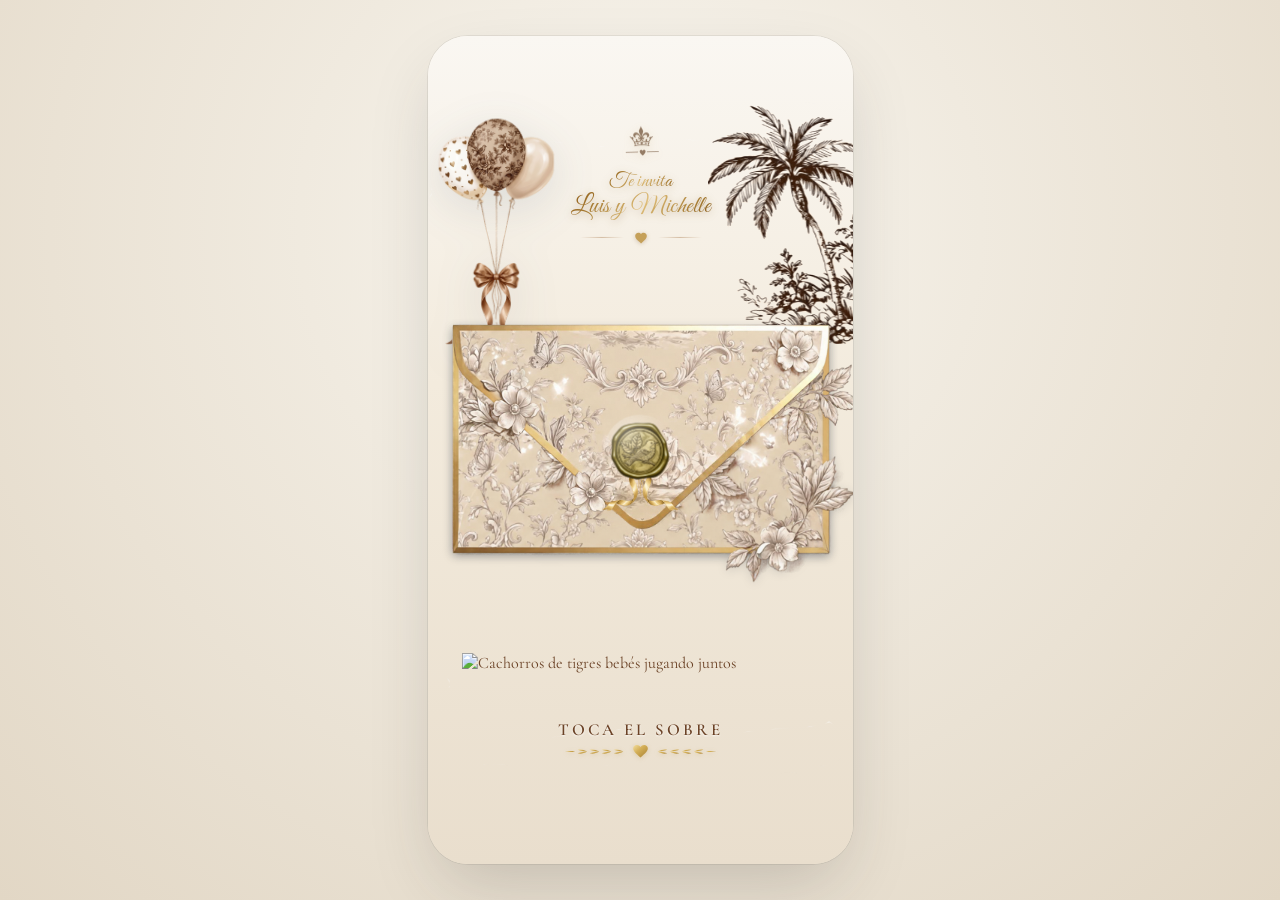
==== commit b2e55963: "ultimate" ====
--- a/index.html
+++ b/index.html
@@ -7,7 +7,7 @@
   
   <!-- Meta SEO y Redes Sociales -->
   <meta name="description" content="Invitación digital interactiva para nuestra gran Revelación de Sexo. Toca el sobre para descubrir si será niño o niña.">
-  <meta name="theme-color" content="#FFFFFF">
+  <meta name="theme-color" content="#FAF7F2">
 
   <!-- Google Fonts: Cormorant Garamond, Great Vibes, Alex Brush & Montserrat -->
   <link rel="preconnect" href="https://fonts.googleapis.com">
@@ -15,7 +15,7 @@
   <link href="https://fonts.googleapis.com/css2?family=Alex+Brush&family=Cormorant+Garamond:ital,wght@0,400;0,500;0,600;1,400;1,500&family=Great+Vibes&family=Montserrat:wght@300;400;500;600;700&display=swap" rel="stylesheet">
 
   <!-- Estilos -->
-  <link rel="stylesheet" href="css/styles.css?v=60">
+  <link rel="stylesheet" href="css/styles.css?v=78">
 </head>
 <body>
   <!-- Contenedor exterior (Fondo ambiental para escritorio) -->
@@ -35,18 +35,11 @@
 
           <!-- Palmeras estilo acuarela Toile de Jouy animadas (Superior Derecha) -->
           <div class="decor-palms" id="decorPalms">
-            <video 
-              class="palm-trees-video" 
-              id="palmasVideo" 
-              src="assets/palmas_move.mp4" 
-              autoplay 
-              loop 
-              muted 
-              playsinline 
-              webkit-playsinline 
-              preload="auto" 
-              aria-label="Palmeras animadas estilo Toile de Jouy">
-            </video>
+            <img 
+              src="assets/palmas_bintage.gif" 
+              alt="Palmeras animadas estilo vintage" 
+              class="palm-trees-img" 
+              id="palmasImg" />
           </div>
         </div>
 
@@ -57,12 +50,10 @@
             <img src="assets/corona.png" alt="Corona real dorada" class="gold-crown" />
           </div>
 
-          <!-- Texto poético -->
-          <div class="poetic-text">
-            <p class="verse">Un dulce secreto</p>
-            <p class="verse">está por revelarse...</p>
-            <p class="verse">¿Será niño o niña?</p>
-            <p class="verse highlight">¡Descúbrelo aquí!</p>
+          <!-- Mensaje de los anfitriones -->
+          <div class="hosts-invitation" id="hostsInvitation" role="button" tabindex="0" aria-label="Te invita Luis y Michelle">
+            <span class="hosts-line-1" id="hostsLine1">Te invita</span>
+            <span class="hosts-line-2" id="hostsLine2">Luis y Michelle</span>
           </div>
 
           <!-- Divisor decorativo inferior con corazón dorado -->
@@ -240,7 +231,7 @@
   <div class="card-takeover" id="cardTakeover" aria-hidden="true"></div>
 
   <!-- Configuración Centralizada y Script Principal -->
-  <script src="js/config.js?v=12"></script>
-  <script src="js/main.js?v=17"></script>
+  <script src="js/config.js?v=15"></script>
+  <script src="js/main.js?v=20"></script>
 </body>
 </html>
--- a/css/styles.css
+++ b/css/styles.css
@@ -5,22 +5,31 @@
 
 /* --- Reset y Variables de Diseño --- */
 :root {
-  --color-bg-ambient: #FFFFFF;
-  --color-card-bg-top: #FFFFFF;
-  --color-card-bg-mid: #FFFFFF;
-  --color-card-bg-bot: #FFFFFF;
-
-  --color-text-primary: #554D45;
-  --color-text-secondary: #7A7268;
-  --color-gold: #C5A059;
-  --color-gold-glow: rgba(197, 160, 89, 0.45);
-  --color-blue-ink: #3A5F85;
+  --color-bg-ambient: #EDE7DC;
+  --color-card-bg-top: #FAF7F2;
+  --color-card-bg-mid: #F3EBDD;
+  --color-card-bg-bot: #E9DECD;
+
+  /* Paleta de colores cálida vintage */
+  --color-mocha-deep: #6B4226;
+  --color-saddle-brown: #8C6239;
+  --color-camel-tan: #B58A63;
+  --color-latte-soft: #CDB296;
+  --color-almond-light: #E6D7C3;
+  --color-cream-soft: #F5EFEB;
+  --color-warm-white: #FDFBF7;
+
+  --color-text-primary: #6B4226;
+  --color-text-secondary: #8C6239;
+  --color-gold: #B58A63;
+  --color-gold-glow: rgba(181, 138, 99, 0.45);
+  --color-blue-ink: #6B4226;
 
   --font-serif: 'Cormorant Garamond', Garamond, Georgia, serif;
   --font-sans: 'Montserrat', -apple-system, BlinkMacSystemFont, "Segoe UI", Roboto, sans-serif;
 
-  --shadow-envelope: 0 3px 5px rgba(15, 25, 45, 0.26);
-  --shadow-seal: 0 6px 16px rgba(120, 85, 20, 0.35);
+  --shadow-envelope: 0 3px 5px rgba(107, 66, 38, 0.22);
+  --shadow-seal: 0 6px 16px rgba(107, 66, 38, 0.35);
   --shadow-device: 0 28px 70px -15px rgba(50, 45, 40, 0.22), 0 0 0 1px rgba(0, 0, 0, 0.07);
 }
 
@@ -54,7 +63,7 @@
   align-items: center;
   justify-content: center;
   padding: 16px;
-  background: #FFFFFF;
+  background: radial-gradient(circle at 50% 25%, #F8F5EE 0%, #E2D7C5 100%);
 }
 
 /* Marco simulador de smartphone en desktop / Fullscreen en móviles */
@@ -62,9 +71,9 @@
   width: 100%;
   max-width: 425px;
   height: 100%;
-  max-height: min(875px, calc(100dvh - 32px));
-  aspect-ratio: 9 / 18.5;
-  background: #FFFFFF;
+  max-height: min(835px, calc(100dvh - 72px));
+  aspect-ratio: 9 / 17.65;
+  background: linear-gradient(180deg, var(--color-card-bg-top) 0%, var(--color-card-bg-mid) 42%, var(--color-card-bg-bot) 100%);
   border-radius: 40px;
   box-shadow: var(--shadow-device);
   position: relative;
@@ -80,7 +89,7 @@
 .card-screen {
   width: 100%;
   height: 100%;
-  background-color: #FFFFFF;
+  background: linear-gradient(180deg, var(--color-card-bg-top) 0%, var(--color-card-bg-mid) 42%, var(--color-card-bg-bot) 100%);
   display: flex;
   flex-direction: column;
   justify-content: space-between;
@@ -99,8 +108,6 @@
   width: 100%;
   height: 100%;
   pointer-events: none;
-  overflow: hidden;
-  z-index: 1;
 }
 
 /* Globos en la esquina superior izquierda */
@@ -109,7 +116,6 @@
   top: calc(clamp(6px, 1.2cqh, 10px) + 30px);
   left: clamp(2px, 1cqw, 4px);
   width: clamp(105px, 15.5cqh, 130px);
-  z-index: 10;
   filter: drop-shadow(0 10px 22px rgba(50, 70, 100, 0.12));
 }
 
@@ -135,26 +141,30 @@
   }
 }
 
-/* Palmeras en la esquina superior derecha (video animado escalado a la par de los globos) */
+/* Palmeras en la esquina superior derecha (GIF animado vintage) */
 .decor-palms {
   position: absolute;
-  top: calc(clamp(-8px, -1cqh, -2px) + 50px);
+  top: calc(clamp(-8px, -1cqh, -2px) + 20px);
   right: calc(clamp(-10px, -2cqw, -4px) - 60px);
   width: clamp(220px, calc(25.5cqh + 50px), 265px);
   height: clamp(250px, calc(25.5cqh + 80px), 295px);
-  z-index: 2;
-  pointer-events: none;
-  overflow: visible;
+  pointer-events: none;
+  mix-blend-mode: multiply;
+}
+
+.palm-trees-img,
+.palm-trees-canvas {
+  width: 100%;
+  height: 100%;
+  object-fit: contain;
+  display: block;
+  pointer-events: none;
+  mix-blend-mode: multiply;
+  filter: brightness(1.06) contrast(1.04);
 }
 
 .palm-trees-video {
-  width: 100%;
-  height: 100%;
-  object-fit: fill;
-  display: block;
-  pointer-events: none;
-  opacity: 0.95;
-  transform: translateZ(0);
+  display: none;
 }
 
 /* ==========================================================================
@@ -170,7 +180,7 @@
   margin-top: auto;
   margin-bottom: clamp(6px, 1.3cqh, 10px);
   padding: 0 10px;
-  transform: translateY(clamp(4px, 1.2cqh, 10px));
+  transform: translateY(calc(clamp(4px, 1.2cqh, 10px) - 50px));
 }
 
 /* Corona dorada */
@@ -223,13 +233,13 @@
   display: inline-block;
   width: clamp(32px, 11cqw, 44px);
   height: 1px;
-  background: linear-gradient(90deg, rgba(197, 160, 89, 0), rgba(197, 160, 89, 0.85), rgba(197, 160, 89, 0));
+  background: linear-gradient(90deg, rgba(205, 178, 150, 0), rgba(205, 178, 150, 0.85), rgba(205, 178, 150, 0));
 }
 
 .gold-heart-icon {
   display: inline-block;
-  color: var(--color-gold);
-  filter: drop-shadow(0 1px 2px rgba(197, 160, 89, 0.3));
+  color: #8C6239;
+  filter: drop-shadow(0 1px 2px rgba(140, 98, 57, 0.3));
 }
 
 /* ==========================================================================
@@ -347,7 +357,7 @@
   position: absolute;
   top: 0;
   width: 25%;
-  max-width: 82px;
+  max-width: 52px;
   pointer-events: none;
   z-index: 1;
 }
@@ -415,7 +425,7 @@
   font-weight: 600;
   letter-spacing: 2.4px;
   text-transform: uppercase;
-  color: #3A5F85;
+  color: #8C6239;
   margin: 0;
 }
 
@@ -432,7 +442,7 @@
   height: auto;
   display: block;
   margin: 0 auto -2px auto;
-  filter: drop-shadow(0 2px 4px rgba(184, 137, 57, 0.28));
+  filter: drop-shadow(0 2px 4px rgba(140, 98, 57, 0.28));
 }
 
 /* Nombres / Título principal */
@@ -448,10 +458,10 @@
   display: block;
   font-size: 2.1rem;
   line-height: 1.1;
-  background: linear-gradient(135deg, #8E6D2F 0%, #C5A059 28%, #F3E5AB 48%, #D4AF37 68%, #8E6D2F 100%);
+  background: linear-gradient(135deg, #6B4226 0%, #8C6239 30%, #B58A63 50%, #8C6239 70%, #6B4226 100%);
   -webkit-background-clip: text;
   -webkit-text-fill-color: transparent;
-  filter: drop-shadow(0 2px 4px rgba(142, 109, 47, 0.22));
+  filter: drop-shadow(0 2px 4px rgba(107, 66, 38, 0.22));
 }
 
 .card-live-title .card-live-name-2 {
@@ -470,7 +480,7 @@
   font-style: italic;
   font-weight: 500;
   line-height: 1.42;
-  color: #1A2F4C;
+  color: #6B4226;
   margin: 0;
   text-align: center;
 }
@@ -489,16 +499,16 @@
 .card-divider-line {
   flex: 1;
   height: 1px;
-  background: linear-gradient(90deg, transparent, rgba(197, 160, 89, 0.65), transparent);
+  background: linear-gradient(90deg, transparent, rgba(205, 178, 150, 0.65), transparent);
 }
 
 .card-divider-symbol {
-  color: #C5A059;
+  color: #8C6239;
   font-size: 0.55rem;
 }
 
 .card-divider-heart {
-  color: #C5A059;
+  color: #8C6239;
   font-size: 0.72rem;
 }
 
@@ -616,7 +626,7 @@
   position: absolute;
   left: 50%;
   transform: translateX(-50%) translateZ(30px);
-  bottom: -110px;
+  bottom: -120px;
   width: calc(55% + 150px);
   max-width: 370px;
   height: auto;
@@ -647,12 +657,59 @@
   position: relative;
   z-index: 25;
   display: flex;
+  flex-direction: column;
   justify-content: center;
   align-items: center;
+  gap: clamp(4px, 1cqh, 8px);
   padding: 0 0 clamp(8px, 1.5cqh, 12px) 0;
-  margin-top: clamp(115px, calc(15cqh + 20px), 140px);
+  margin-top: clamp(148px, calc(14cqh + 54px), 170px);
   margin-bottom: auto;
   transition: opacity 0.5s ease, transform 0.5s ease;
+}
+
+/* Mensaje de los anfitriones ("Te invitan" / "Luis y Michelle" en Dorado Real) */
+.hosts-invitation {
+  display: flex;
+  flex-direction: column;
+  justify-content: center;
+  align-items: center;
+  text-align: center;
+  width: 100%;
+  margin: 0;
+  padding: 0 8px;
+  cursor: pointer;
+  line-height: 1.15;
+}
+
+.hosts-line-1 {
+  display: block;
+  font-family: 'Great Vibes', 'Alex Brush', cursive;
+  font-weight: 400;
+  font-size: clamp(1.22rem, 4.2cqw, 1.55rem);
+  line-height: 1.12;
+  background: linear-gradient(135deg, #87530E 0%, #AD833A 28%, #DFBE79 50%, #AD833A 75%, #75480B 100%);
+  -webkit-background-clip: text;
+  -webkit-text-fill-color: transparent;
+  filter: drop-shadow(0 2px 4px rgba(110, 72, 20, 0.32));
+  letter-spacing: 0.5px;
+  padding: 2px 6px;
+  margin: 0;
+}
+
+.hosts-line-2 {
+  display: block;
+  font-family: 'Great Vibes', 'Alex Brush', cursive;
+  font-weight: 400;
+  font-size: clamp(1.55rem, 5.3cqw, 2.05rem);
+  line-height: 1.12;
+  margin-top: -4px;
+  background: linear-gradient(135deg, #87530E 0%, #AD833A 28%, #DFBE79 50%, #AD833A 75%, #75480B 100%);
+  -webkit-background-clip: text;
+  -webkit-text-fill-color: transparent;
+  filter: drop-shadow(0 2px 4px rgba(110, 72, 20, 0.36));
+  letter-spacing: 0.5px;
+  padding: 2px 8px;
+  white-space: nowrap;
 }
 
 .tap-invite-container {
@@ -682,7 +739,7 @@
   font-weight: 600;
   font-style: normal;
   letter-spacing: 0.18em;
-  color: var(--color-blue-ink);
+  color: #6B4226;
   text-transform: uppercase;
   margin: 0;
   padding: 0;
@@ -734,7 +791,12 @@
   pointer-events: none;
 }
 
-.card-screen.is-opening .card-header,
+.card-screen.is-opening .card-header {
+  opacity: 0;
+  transform: translateY(-68px);
+  pointer-events: none;
+}
+
 .card-screen.is-opening .card-footer {
   opacity: 0;
   transform: translateY(-12px);
@@ -767,7 +829,7 @@
 /* Fase 4: Capa de Expansión a Pantalla Completa (Takeover: z-index: 99999) */
 .card-takeover {
   position: fixed;
-  background-color: #FFFFFF;
+  background-color: #FFFDF9;
   z-index: 99999;
   pointer-events: none;
   display: none;
@@ -812,7 +874,7 @@
 @media (max-width: 480px) {
   .page-wrapper {
     padding: 0;
-    background: #FFFFFF;
+    background: var(--color-card-bg-top);
     height: 100dvh;
     min-height: 100dvh;
     overflow: hidden;
@@ -855,13 +917,13 @@
 
   .decor-palms {
     width: 140px;
-    top: -4px;
+    top: -34px;
     right: -4px;
   }
 
   .card-header {
     margin-bottom: 6px;
-    transform: translateY(4px);
+    transform: translateY(-46px);
   }
 
   .crown-container {
@@ -880,8 +942,18 @@
   }
 
   .card-footer {
-    margin-top: 105px;
-    padding-bottom: 6px;
+    margin-top: 130px;
+    padding-bottom: 4px;
+    gap: 4px;
+  }
+
+  .hosts-line-1 {
+    font-size: clamp(1.1rem, 3.8cqw, 1.3rem);
+  }
+
+  .hosts-line-2 {
+    font-size: clamp(1.35rem, 4.6cqw, 1.65rem);
+    margin-top: -3px;
   }
 
   .tap-invite-text {
@@ -900,7 +972,7 @@
   }
 
   .card-header {
-    transform: translateY(2px);
+    transform: translateY(-48px);
     margin-bottom: 4px;
   }
 
@@ -920,8 +992,18 @@
   }
 
   .card-footer {
-    margin-top: 85px;
-    padding-bottom: 4px;
+    margin-top: 110px;
+    padding-bottom: 2px;
+    gap: 2px;
+  }
+
+  .hosts-line-1 {
+    font-size: 1.02rem;
+  }
+
+  .hosts-line-2 {
+    font-size: 1.25rem;
+    margin-top: -2px;
   }
 
   .tap-invite-text {
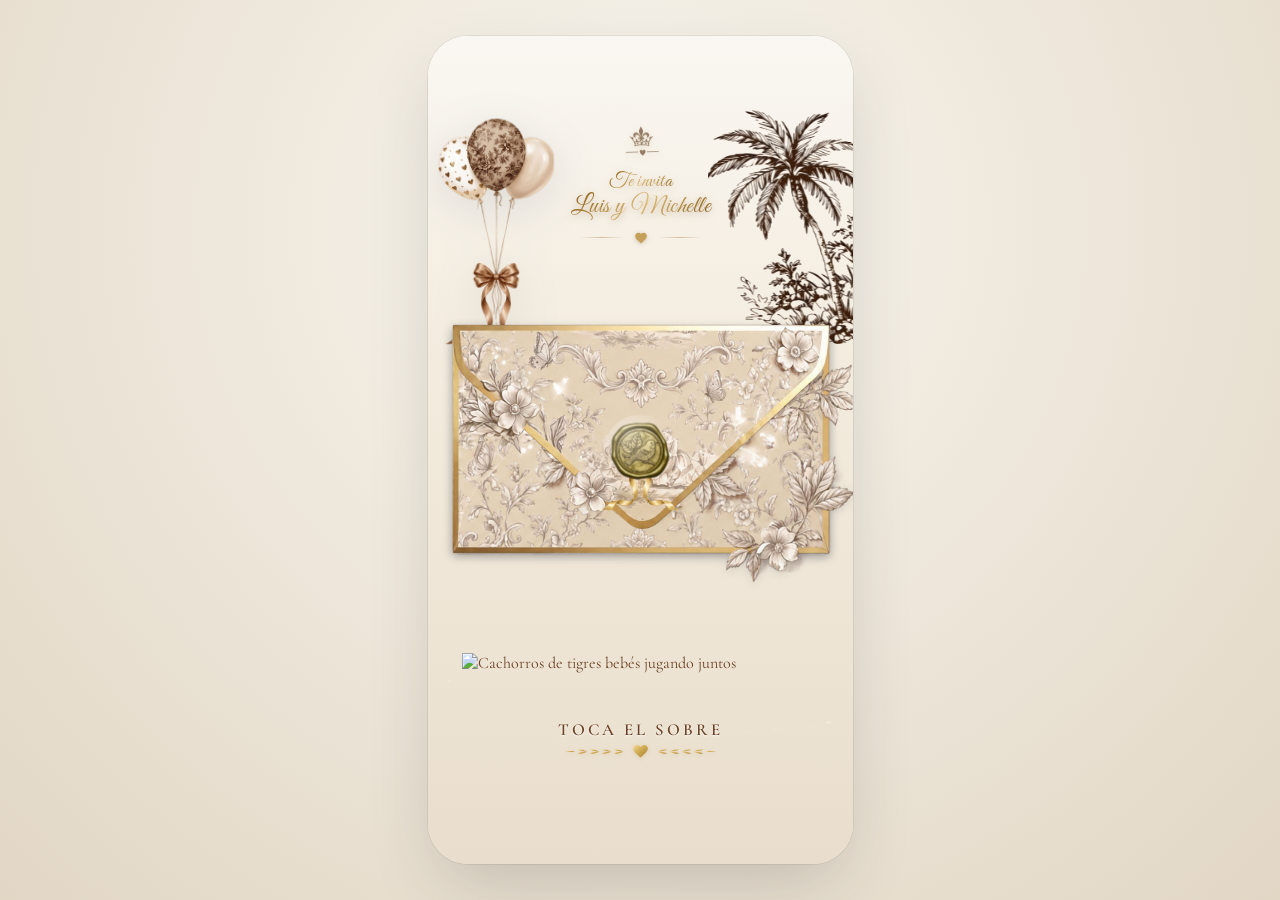
==== commit 7d0ae9c8: "retoque" ====
--- a/index.html
+++ b/index.html
@@ -15,7 +15,7 @@
   <link href="https://fonts.googleapis.com/css2?family=Alex+Brush&family=Cormorant+Garamond:ital,wght@0,400;0,500;0,600;1,400;1,500&family=Great+Vibes&family=Montserrat:wght@300;400;500;600;700&display=swap" rel="stylesheet">
 
   <!-- Estilos -->
-  <link rel="stylesheet" href="css/styles.css?v=78">
+  <link rel="stylesheet" href="css/styles.css?v=79">
 </head>
 <body>
   <!-- Contenedor exterior (Fondo ambiental para escritorio) -->
@@ -97,9 +97,9 @@
                       <img src="assets/boton_reproducir.png" alt="" class="card-live-btn" />
                     </div>
 
-                    <!-- Subtítulo Superior -->
-                    <div class="card-live-intro">
-                      <p class="card-live-subtitle" id="cardLiveSubtitle">GRAN REVELACIÓN DE SEXO</p>
+                    <!-- Subtítulo Superior (Eliminado) -->
+                    <div class="card-live-intro" style="display: none;">
+                      <p class="card-live-subtitle" id="cardLiveSubtitle"></p>
                     </div>
 
                     <!-- Corona y Nombres -->
@@ -231,7 +231,7 @@
   <div class="card-takeover" id="cardTakeover" aria-hidden="true"></div>
 
   <!-- Configuración Centralizada y Script Principal -->
-  <script src="js/config.js?v=15"></script>
-  <script src="js/main.js?v=20"></script>
+  <script src="js/config.js?v=16"></script>
+  <script src="js/main.js?v=21"></script>
 </body>
 </html>
--- a/css/styles.css
+++ b/css/styles.css
@@ -414,19 +414,13 @@
   transform: translate(-50%, -50%);
 }
 
-/* Subtítulo */
+/* Subtítulo (Eliminado) */
 .card-live-intro {
-  margin: 0 0 4px 0;
+  display: none !important;
 }
 
 .card-live-subtitle {
-  font-family: var(--font-sans);
-  font-size: 0.62rem;
-  font-weight: 600;
-  letter-spacing: 2.4px;
-  text-transform: uppercase;
-  color: #8C6239;
-  margin: 0;
+  display: none !important;
 }
 
 /* Corona dorada */
@@ -434,7 +428,7 @@
   display: flex;
   flex-direction: column;
   align-items: center;
-  margin: 0 0 6px 0;
+  margin: 6px 0 6px 0;
 }
 
 .card-live-crown {
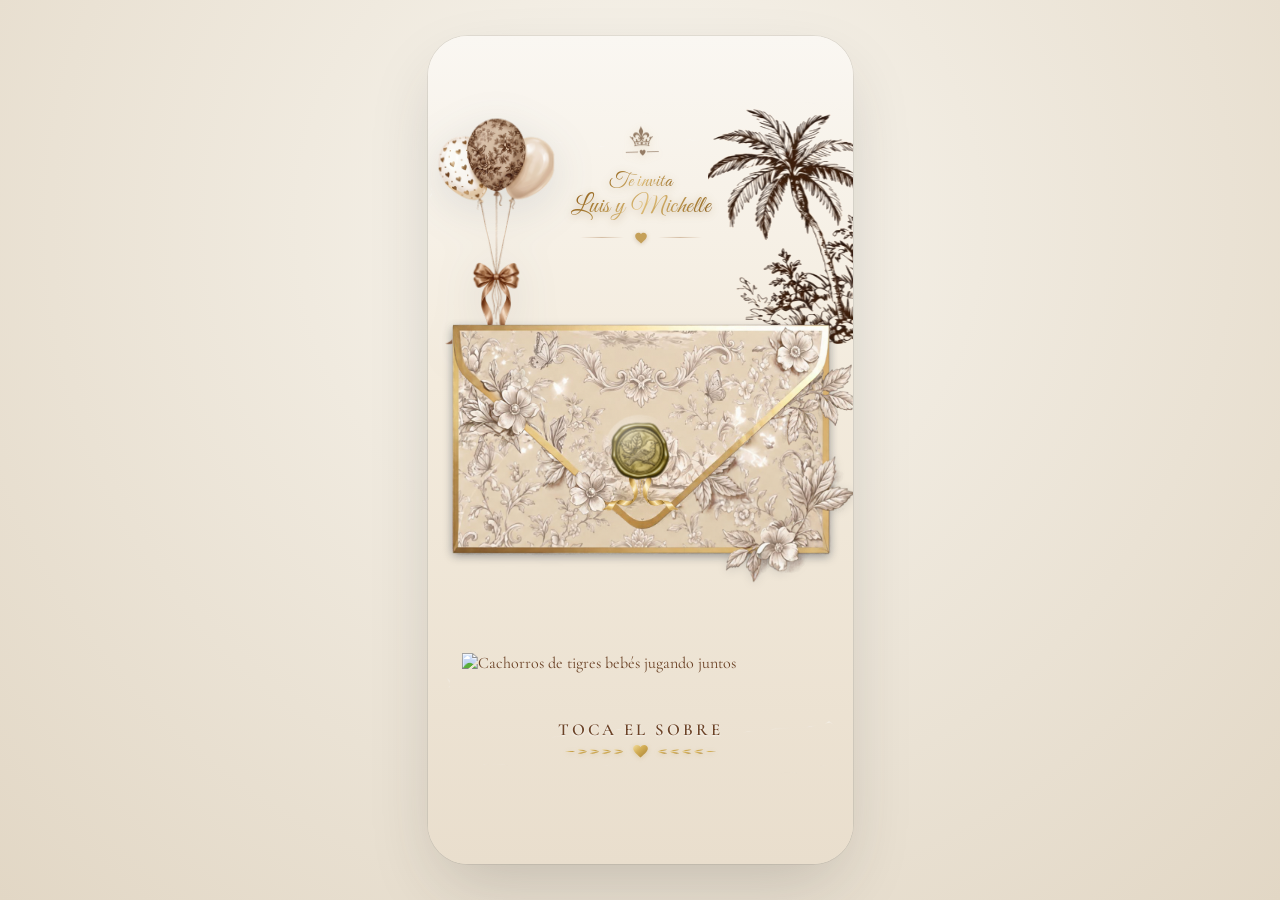
==== commit f5d8efc3: "ultimater" ====
--- a/index.html
+++ b/index.html
@@ -231,7 +231,7 @@
   <div class="card-takeover" id="cardTakeover" aria-hidden="true"></div>
 
   <!-- Configuración Centralizada y Script Principal -->
-  <script src="js/config.js?v=16"></script>
+  <script src="js/config.js?v=17"></script>
   <script src="js/main.js?v=21"></script>
 </body>
 </html>
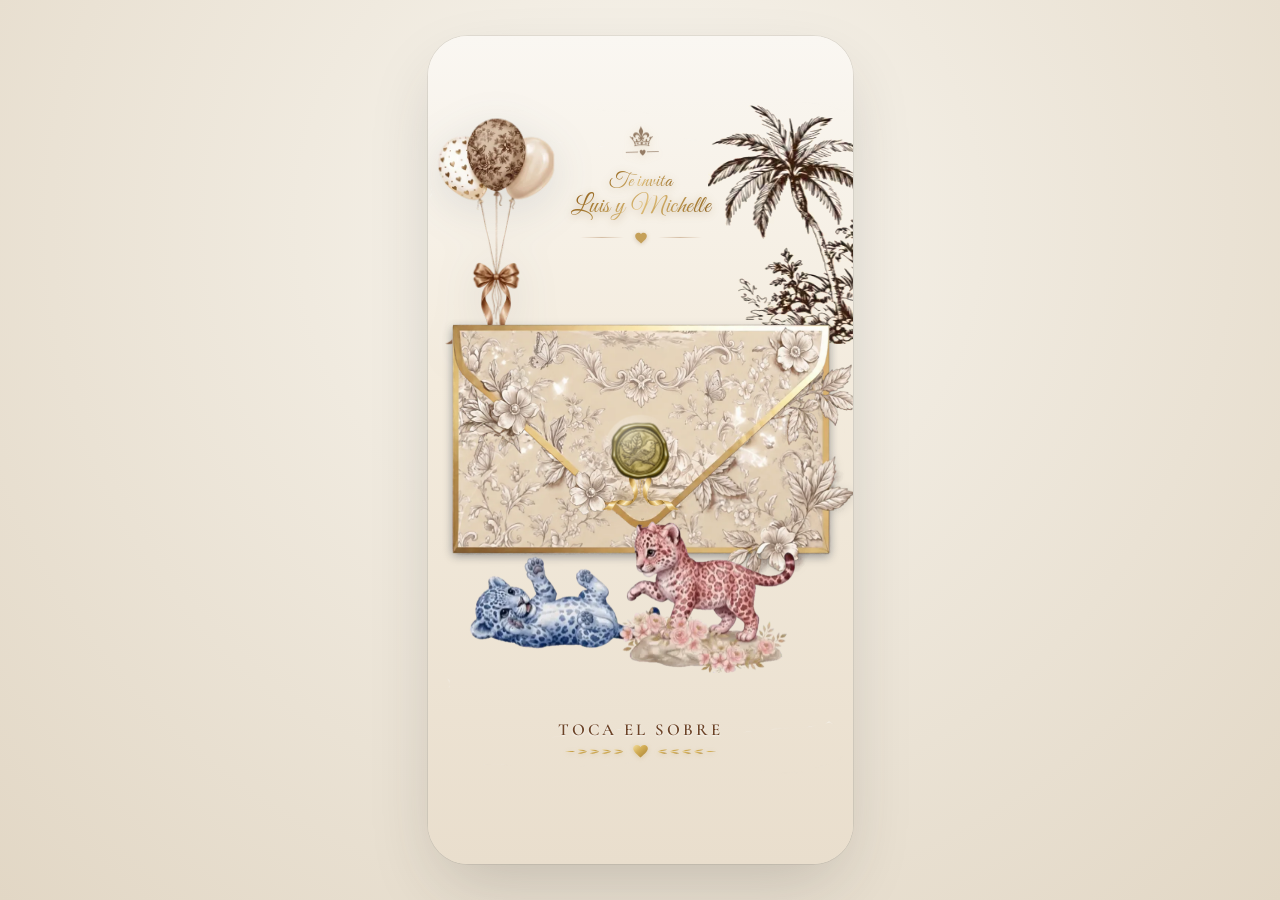
==== commit 11feb84b: "actualisacion" ====
--- a/index.html
+++ b/index.html
@@ -14,8 +14,15 @@
   <link rel="preconnect" href="https://fonts.gstatic.com" crossorigin>
   <link href="https://fonts.googleapis.com/css2?family=Alex+Brush&family=Cormorant+Garamond:ital,wght@0,400;0,500;0,600;1,400;1,500&family=Great+Vibes&family=Montserrat:wght@300;400;500;600;700&display=swap" rel="stylesheet">
 
+  <!-- Preload de recursos críticos para apertura instantánea y máxima fluidez -->
+  <link rel="preload" as="image" href="assets/capa_1.webp" type="image/webp">
+  <link rel="preload" as="image" href="assets/capa_2.webp" type="image/webp">
+  <link rel="preload" as="image" href="assets/capa_3.webp" type="image/webp">
+  <link rel="preload" as="image" href="assets/sello.webp" type="image/webp">
+  <link rel="preload" as="image" href="assets/tigres_bebes.webp" type="image/webp">
+
   <!-- Estilos -->
-  <link rel="stylesheet" href="css/styles.css?v=79">
+  <link rel="stylesheet" href="css/styles.css?v=80">
 </head>
 <body>
   <!-- Contenedor exterior (Fondo ambiental para escritorio) -->
@@ -30,16 +37,23 @@
         <div class="decor-layer">
           <!-- Globos decorativos (Superior Izquierda) -->
           <div class="decor-balloons" id="decorBalloons">
-            <img src="assets/globos.png?v=59" alt="Globos decorativos rosados y dorados" class="floating-balloons" />
+            <picture>
+              <source srcset="assets/globos.webp" type="image/webp">
+              <img src="assets/globos.png" alt="Globos decorativos rosados y dorados" class="floating-balloons" decoding="async" />
+            </picture>
           </div>
 
           <!-- Palmeras estilo acuarela Toile de Jouy animadas (Superior Derecha) -->
           <div class="decor-palms" id="decorPalms">
-            <img 
-              src="assets/palmas_bintage.gif" 
-              alt="Palmeras animadas estilo vintage" 
-              class="palm-trees-img" 
-              id="palmasImg" />
+            <picture>
+              <source srcset="assets/palmas_bintage.webp" type="image/webp">
+              <img 
+                src="assets/palmas_bintage.gif" 
+                alt="Palmeras animadas estilo vintage" 
+                class="palm-trees-img" 
+                id="palmasImg" 
+                decoding="async" />
+            </picture>
           </div>
         </div>
 
@@ -71,10 +85,16 @@
           <div class="envelope-container" id="envelopeContainer" role="button" tabindex="0" aria-label="Abrir sobre de invitación">
             
             <!-- Capa 1 (Fondo trasero): z-index: 1 -->
-            <img src="assets/capa_1.png?v=60" class="envelope-layer envelope-back" alt="Fondo trasero del sobre" />
+            <picture>
+              <source srcset="assets/capa_1.webp" type="image/webp">
+              <img src="assets/capa_1.png" class="envelope-layer envelope-back" alt="Fondo trasero del sobre" decoding="async" />
+            </picture>
 
             <!-- Capa Solapa Superior Abierta: z-index: 2 -->
-            <img src="assets/capa_3.png?v=58" class="envelope-layer envelope-flap-open" id="flapOpen" alt="Solapa abierta del sobre" />
+            <picture>
+              <source srcset="assets/capa_3.webp" type="image/webp">
+              <img src="assets/capa_3.png" class="envelope-layer envelope-flap-open" id="flapOpen" alt="Solapa abierta del sobre" decoding="async" />
+            </picture>
 
             <!-- Ranura intermedia con Tarjeta / Carta (Renderizado Dinámico en Vivo): z-index: 3 -->
             <div class="envelope-card-slot" id="cardSlot">
@@ -83,10 +103,16 @@
                 <div class="card-live-preview">
                   <!-- Arreglos Florales Superiores -->
                   <div class="card-live-floral card-live-floral-left" aria-hidden="true">
-                    <img src="assets/diseno_floral_grande_izquierdo.png" alt="" class="card-live-floral-img" />
+                    <picture>
+                      <source srcset="assets/diseno_floral_grande_izquierdo.webp" type="image/webp">
+                      <img src="assets/diseno_floral_grande_izquierdo.png" alt="" class="card-live-floral-img" decoding="async" />
+                    </picture>
                   </div>
                   <div class="card-live-floral card-live-floral-right" aria-hidden="true">
-                    <img src="assets/diseno_floral_grande_derecho.png" alt="" class="card-live-floral-img" />
+                    <picture>
+                      <source srcset="assets/diseno_floral_grande_derecho.webp" type="image/webp">
+                      <img src="assets/diseno_floral_grande_derecho.png" alt="" class="card-live-floral-img" decoding="async" />
+                    </picture>
                   </div>
 
                   <!-- Contenido de la carta -->
@@ -131,28 +157,41 @@
             </div>
 
             <!-- Capa 2 (Bolsillo Frontal): z-index: 4 -->
-            <img src="assets/capa_2.png?v=58" class="envelope-layer envelope-front" alt="Bolsillo frontal del sobre" />
+            <picture>
+              <source srcset="assets/capa_2.webp" type="image/webp">
+              <img src="assets/capa_2.png" class="envelope-layer envelope-front" alt="Bolsillo frontal del sobre" decoding="async" />
+            </picture>
 
             <!-- Capa Solapa Cerrada: z-index: 6 -->
-            <img src="assets/capa_3.png?v=58" class="envelope-layer envelope-flap-closed" id="flapClosed" alt="Solapa cerrada del sobre" />
+            <picture>
+              <source srcset="assets/capa_3.webp" type="image/webp">
+              <img src="assets/capa_3.png" class="envelope-layer envelope-flap-closed" id="flapClosed" alt="Solapa cerrada del sobre" decoding="async" />
+            </picture>
 
             <!-- Lazo dorado bajo el sello de cera: z-index: 10 -->
             <div class="seal-ribbon" id="sealRibbon" aria-hidden="true"></div>
 
             <!-- Sello de cera dorado central interactivo: z-index: 11 -->
             <div class="wax-seal" id="waxSeal" title="Toca para abrir">
-              <img src="assets/sello.png" alt="Sello de cera dorado con motivo de pajarito" class="seal-img" />
+              <picture>
+                <source srcset="assets/sello.webp" type="image/webp">
+                <img src="assets/sello.png" alt="Sello de cera dorado con motivo de pajarito" class="seal-img" decoding="async" />
+              </picture>
               <div class="seal-shine" aria-hidden="true"></div>
               <div class="seal-pulse-ring" aria-hidden="true"></div>
             </div>
 
-            <!-- Cachorros de tigres bebés juntos animados en GIF nativo: z-index: 30 -->
+            <!-- Cachorros de tigres bebés juntos animados en WebP ultra liviano (2.8MB vs 61.7MB): z-index: 30 -->
             <div class="tiger-cubs-container" id="tigerCubsContainer">
-              <img 
-                src="assets/tigres_bebes.gif" 
-                alt="Cachorros de tigres bebés jugando juntos" 
-                class="tiger-cubs-img" 
-                id="tigerCubsImg" />
+              <picture>
+                <source srcset="assets/tigres_bebes.webp" type="image/webp">
+                <img 
+                  src="assets/tigres_bebes_fallback.gif" 
+                  alt="Cachorros de tigres bebés jugando juntos" 
+                  class="tiger-cubs-img" 
+                  id="tigerCubsImg"
+                  decoding="async" />
+              </picture>
             </div>
 
           </div>
@@ -231,7 +270,7 @@
   <div class="card-takeover" id="cardTakeover" aria-hidden="true"></div>
 
   <!-- Configuración Centralizada y Script Principal -->
-  <script src="js/config.js?v=17"></script>
-  <script src="js/main.js?v=21"></script>
+  <script src="js/config.js?v=18"></script>
+  <script src="js/main.js?v=22"></script>
 </body>
 </html>
--- a/css/styles.css
+++ b/css/styles.css
@@ -40,6 +40,10 @@
   margin: 0;
   padding: 0;
   -webkit-tap-highlight-color: transparent;
+}
+
+picture {
+  display: contents;
 }
 
 html,
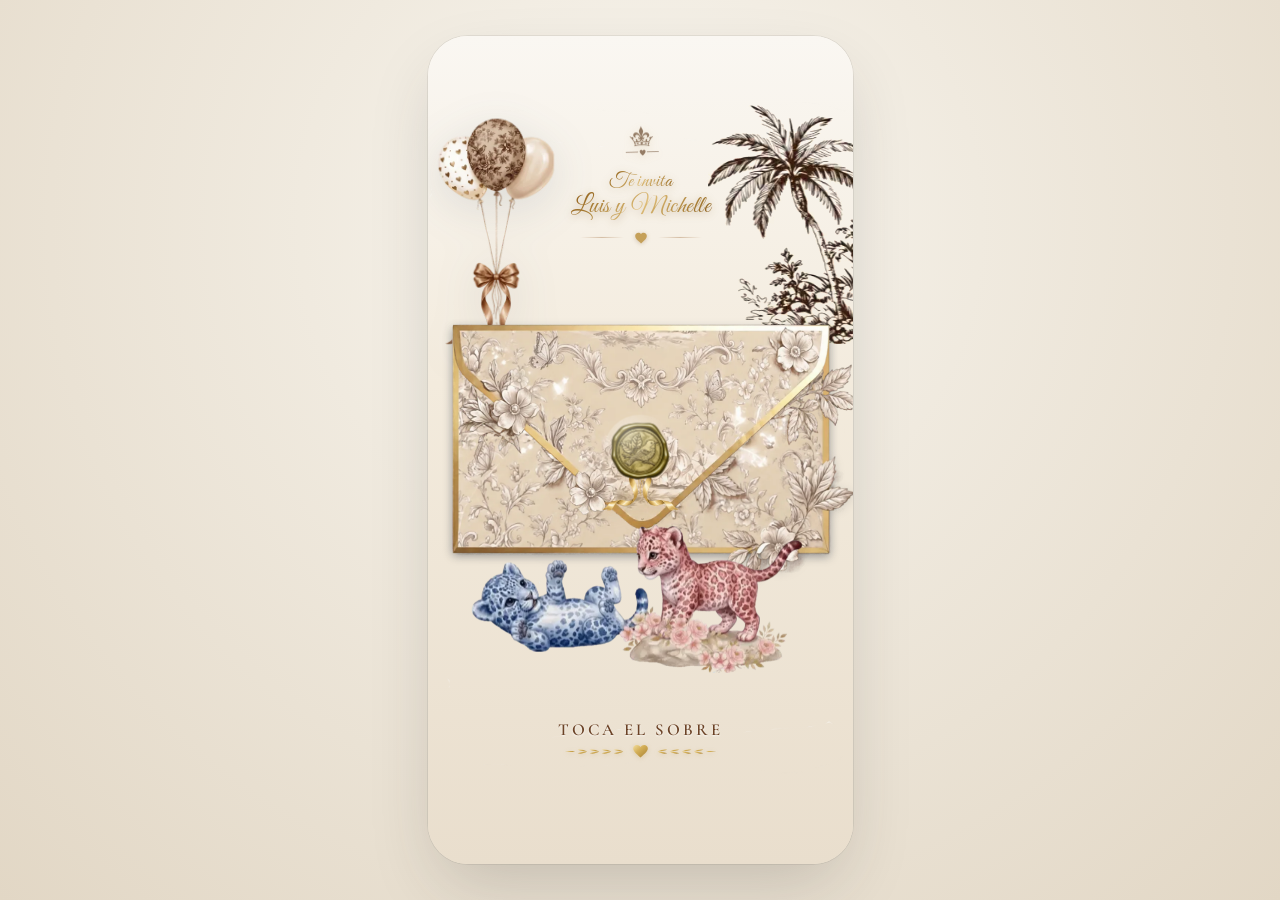
==== commit 3ba9d949: "actual" ====
--- a/index.html
+++ b/index.html
@@ -1,18 +1,23 @@
 <!DOCTYPE html>
 <html lang="es">
+
 <head>
   <meta charset="UTF-8">
-  <meta name="viewport" content="width=device-width, initial-scale=1.0, maximum-scale=1.0, user-scalable=no, viewport-fit=cover">
-  <title>Invitación Especial | Gran Revelación de Sexo</title>
-  
+  <meta name="viewport"
+    content="width=device-width, initial-scale=1.0, maximum-scale=1.0, user-scalable=no, viewport-fit=cover">
+  <title>Invitación Especial | Revelación de Sexo</title>
+
   <!-- Meta SEO y Redes Sociales -->
-  <meta name="description" content="Invitación digital interactiva para nuestra gran Revelación de Sexo. Toca el sobre para descubrir si será niño o niña.">
+  <meta name="description"
+    content="Invitación digital interactiva para nuestra gran Revelación de Sexo. Toca el sobre para descubrir si será niño o niña.">
   <meta name="theme-color" content="#FAF7F2">
 
   <!-- Google Fonts: Cormorant Garamond, Great Vibes, Alex Brush & Montserrat -->
   <link rel="preconnect" href="https://fonts.googleapis.com">
   <link rel="preconnect" href="https://fonts.gstatic.com" crossorigin>
-  <link href="https://fonts.googleapis.com/css2?family=Alex+Brush&family=Cormorant+Garamond:ital,wght@0,400;0,500;0,600;1,400;1,500&family=Great+Vibes&family=Montserrat:wght@300;400;500;600;700&display=swap" rel="stylesheet">
+  <link
+    href="https://fonts.googleapis.com/css2?family=Alex+Brush&family=Cormorant+Garamond:ital,wght@0,400;0,500;0,600;1,400;1,500&family=Great+Vibes&family=Montserrat:wght@300;400;500;600;700&display=swap"
+    rel="stylesheet">
 
   <!-- Preload de recursos críticos para apertura instantánea y máxima fluidez -->
   <link rel="preload" as="image" href="assets/capa_1.webp" type="image/webp">
@@ -24,22 +29,24 @@
   <!-- Estilos -->
   <link rel="stylesheet" href="css/styles.css?v=80">
 </head>
+
 <body>
   <!-- Contenedor exterior (Fondo ambiental para escritorio) -->
   <main class="page-wrapper">
     <!-- Simulación de dispositivo móvil (Mobile Frame) -->
     <div class="mobile-device" id="mobileDevice">
-      
+
       <!-- Lienzo principal de la invitación -->
       <section class="card-screen" id="coverScreen" aria-label="Portada de invitación">
-        
+
         <!-- Elementos decorativos superiores de fondo -->
         <div class="decor-layer">
           <!-- Globos decorativos (Superior Izquierda) -->
           <div class="decor-balloons" id="decorBalloons">
             <picture>
               <source srcset="assets/globos.webp" type="image/webp">
-              <img src="assets/globos.png" alt="Globos decorativos rosados y dorados" class="floating-balloons" decoding="async" />
+              <img src="assets/globos.png" alt="Globos decorativos rosados y dorados" class="floating-balloons"
+                decoding="async" />
             </picture>
           </div>
 
@@ -47,12 +54,8 @@
           <div class="decor-palms" id="decorPalms">
             <picture>
               <source srcset="assets/palmas_bintage.webp" type="image/webp">
-              <img 
-                src="assets/palmas_bintage.gif" 
-                alt="Palmeras animadas estilo vintage" 
-                class="palm-trees-img" 
-                id="palmasImg" 
-                decoding="async" />
+              <img src="assets/palmas_bintage.gif" alt="Palmeras animadas estilo vintage" class="palm-trees-img"
+                id="palmasImg" decoding="async" />
             </picture>
           </div>
         </div>
@@ -65,7 +68,8 @@
           </div>
 
           <!-- Mensaje de los anfitriones -->
-          <div class="hosts-invitation" id="hostsInvitation" role="button" tabindex="0" aria-label="Te invita Luis y Michelle">
+          <div class="hosts-invitation" id="hostsInvitation" role="button" tabindex="0"
+            aria-label="Te invita Luis y Michelle">
             <span class="hosts-line-1" id="hostsLine1">Te invita</span>
             <span class="hosts-line-2" id="hostsLine2">Luis y Michelle</span>
           </div>
@@ -74,7 +78,8 @@
           <div class="heart-divider" aria-hidden="true">
             <span class="divider-line"></span>
             <svg class="gold-heart-icon" viewBox="0 0 24 24" width="14" height="14" fill="#C5A059">
-              <path d="M12 21.35l-1.45-1.32C5.4 15.36 2 12.28 2 8.5 2 5.42 4.42 3 7.5 3c1.74 0 3.41.81 4.5 2.09C13.09 3.81 14.76 3 16.5 3 19.58 3 22 5.42 22 8.5c0 3.78-3.4 6.86-8.55 11.54L12 21.35z"/>
+              <path
+                d="M12 21.35l-1.45-1.32C5.4 15.36 2 12.28 2 8.5 2 5.42 4.42 3 7.5 3c1.74 0 3.41.81 4.5 2.09C13.09 3.81 14.76 3 16.5 3 19.58 3 22 5.42 22 8.5c0 3.78-3.4 6.86-8.55 11.54L12 21.35z" />
             </svg>
             <span class="divider-line"></span>
           </div>
@@ -82,36 +87,41 @@
 
         <!-- Sección central interactiva: Sobre multicapa y Carta interactiva -->
         <div class="envelope-stage" id="envelopeStage">
-          <div class="envelope-container" id="envelopeContainer" role="button" tabindex="0" aria-label="Abrir sobre de invitación">
-            
+          <div class="envelope-container" id="envelopeContainer" role="button" tabindex="0"
+            aria-label="Abrir sobre de invitación">
+
             <!-- Capa 1 (Fondo trasero): z-index: 1 -->
             <picture>
               <source srcset="assets/capa_1.webp" type="image/webp">
-              <img src="assets/capa_1.png" class="envelope-layer envelope-back" alt="Fondo trasero del sobre" decoding="async" />
+              <img src="assets/capa_1.png" class="envelope-layer envelope-back" alt="Fondo trasero del sobre"
+                decoding="async" />
             </picture>
 
             <!-- Capa Solapa Superior Abierta: z-index: 2 -->
             <picture>
               <source srcset="assets/capa_3.webp" type="image/webp">
-              <img src="assets/capa_3.png" class="envelope-layer envelope-flap-open" id="flapOpen" alt="Solapa abierta del sobre" decoding="async" />
+              <img src="assets/capa_3.png" class="envelope-layer envelope-flap-open" id="flapOpen"
+                alt="Solapa abierta del sobre" decoding="async" />
             </picture>
 
             <!-- Ranura intermedia con Tarjeta / Carta (Renderizado Dinámico en Vivo): z-index: 3 -->
             <div class="envelope-card-slot" id="cardSlot">
               <div class="invitation-card" id="invitationCard" aria-label="Vista previa de la invitación">
-                
+
                 <div class="card-live-preview">
                   <!-- Arreglos Florales Superiores -->
                   <div class="card-live-floral card-live-floral-left" aria-hidden="true">
                     <picture>
                       <source srcset="assets/diseno_floral_grande_izquierdo.webp" type="image/webp">
-                      <img src="assets/diseno_floral_grande_izquierdo.png" alt="" class="card-live-floral-img" decoding="async" />
+                      <img src="assets/diseno_floral_grande_izquierdo.png" alt="" class="card-live-floral-img"
+                        decoding="async" />
                     </picture>
                   </div>
                   <div class="card-live-floral card-live-floral-right" aria-hidden="true">
                     <picture>
                       <source srcset="assets/diseno_floral_grande_derecho.webp" type="image/webp">
-                      <img src="assets/diseno_floral_grande_derecho.png" alt="" class="card-live-floral-img" decoding="async" />
+                      <img src="assets/diseno_floral_grande_derecho.png" alt="" class="card-live-floral-img"
+                        decoding="async" />
                     </picture>
                   </div>
 
@@ -139,7 +149,9 @@
 
                     <!-- Dedicatoria -->
                     <div class="card-live-dedication-wrap">
-                      <p class="card-live-dedication" id="cardLiveDedication">«El amor se multiplica y la emoción crece cada día más. Acompáñanos a descubrir el secreto más esperado: ¿será un niño o una niña? ¡Tu presencia hará este momento inolvidable!»</p>
+                      <p class="card-live-dedication" id="cardLiveDedication">«El amor se multiplica y la emoción crece
+                        cada día más. Acompáñanos a descubrir el secreto más esperado: ¿será un niño o una niña? ¡Tu
+                        presencia hará este momento inolvidable!»</p>
                     </div>
 
                     <!-- Divisor dorado -->
@@ -159,13 +171,15 @@
             <!-- Capa 2 (Bolsillo Frontal): z-index: 4 -->
             <picture>
               <source srcset="assets/capa_2.webp" type="image/webp">
-              <img src="assets/capa_2.png" class="envelope-layer envelope-front" alt="Bolsillo frontal del sobre" decoding="async" />
+              <img src="assets/capa_2.png" class="envelope-layer envelope-front" alt="Bolsillo frontal del sobre"
+                decoding="async" />
             </picture>
 
             <!-- Capa Solapa Cerrada: z-index: 6 -->
             <picture>
               <source srcset="assets/capa_3.webp" type="image/webp">
-              <img src="assets/capa_3.png" class="envelope-layer envelope-flap-closed" id="flapClosed" alt="Solapa cerrada del sobre" decoding="async" />
+              <img src="assets/capa_3.png" class="envelope-layer envelope-flap-closed" id="flapClosed"
+                alt="Solapa cerrada del sobre" decoding="async" />
             </picture>
 
             <!-- Lazo dorado bajo el sello de cera: z-index: 10 -->
@@ -175,7 +189,8 @@
             <div class="wax-seal" id="waxSeal" title="Toca para abrir">
               <picture>
                 <source srcset="assets/sello.webp" type="image/webp">
-                <img src="assets/sello.png" alt="Sello de cera dorado con motivo de pajarito" class="seal-img" decoding="async" />
+                <img src="assets/sello.png" alt="Sello de cera dorado con motivo de pajarito" class="seal-img"
+                  decoding="async" />
               </picture>
               <div class="seal-shine" aria-hidden="true"></div>
               <div class="seal-pulse-ring" aria-hidden="true"></div>
@@ -185,12 +200,8 @@
             <div class="tiger-cubs-container" id="tigerCubsContainer">
               <picture>
                 <source srcset="assets/tigres_bebes.webp" type="image/webp">
-                <img 
-                  src="assets/tigres_bebes_fallback.gif" 
-                  alt="Cachorros de tigres bebés jugando juntos" 
-                  class="tiger-cubs-img" 
-                  id="tigerCubsImg"
-                  decoding="async" />
+                <img src="assets/tigres_bebes_fallback.gif" alt="Cachorros de tigres bebés jugando juntos"
+                  class="tiger-cubs-img" id="tigerCubsImg" decoding="async" />
               </picture>
             </div>
 
@@ -201,62 +212,67 @@
         <footer class="card-footer" id="cardFooter">
           <div class="tap-invite-container" id="tapInviteBtn" role="button" tabindex="0" aria-label="Toca el sobre">
             <span class="tap-invite-text">Toca el sobre</span>
-            <svg class="tap-invite-decor" viewBox="0 0 180 16" fill="none" xmlns="http://www.w3.org/2000/svg" aria-hidden="true">
+            <svg class="tap-invite-decor" viewBox="0 0 180 16" fill="none" xmlns="http://www.w3.org/2000/svg"
+              aria-hidden="true">
               <defs>
                 <linearGradient id="goldStem" x1="0%" y1="0%" x2="100%" y2="0%">
-                  <stop offset="0%" stop-color="#C5A059" stop-opacity="0.3"/>
-                  <stop offset="25%" stop-color="#E2C98A"/>
-                  <stop offset="50%" stop-color="#C5A059"/>
-                  <stop offset="75%" stop-color="#E2C98A"/>
-                  <stop offset="100%" stop-color="#C5A059" stop-opacity="0.3"/>
+                  <stop offset="0%" stop-color="#C5A059" stop-opacity="0.3" />
+                  <stop offset="25%" stop-color="#E2C98A" />
+                  <stop offset="50%" stop-color="#C5A059" />
+                  <stop offset="75%" stop-color="#E2C98A" />
+                  <stop offset="100%" stop-color="#C5A059" stop-opacity="0.3" />
                 </linearGradient>
                 <linearGradient id="goldHeart" x1="0%" y1="0%" x2="100%" y2="100%">
-                  <stop offset="0%" stop-color="#F2DD9E"/>
-                  <stop offset="40%" stop-color="#D4AF57"/>
-                  <stop offset="100%" stop-color="#A68032"/>
+                  <stop offset="0%" stop-color="#F2DD9E" />
+                  <stop offset="40%" stop-color="#D4AF57" />
+                  <stop offset="100%" stop-color="#A68032" />
                 </linearGradient>
               </defs>
 
               <!-- Corazón Central Dorado -->
-              <path d="M 90 14.5 C 87.6 12 81.5 7.8 81.5 4 C 81.5 1.6 83.4 0 85.8 0 C 87.5 0 89.1 1 90 2.2 C 90.9 1 92.5 0 94.2 0 C 96.6 0 98.5 1.6 98.5 4 C 98.5 7.8 92.4 12 90 14.5 Z" fill="url(#goldHeart)"/>
+              <path
+                d="M 90 14.5 C 87.6 12 81.5 7.8 81.5 4 C 81.5 1.6 83.4 0 85.8 0 C 87.5 0 89.1 1 90 2.2 C 90.9 1 92.5 0 94.2 0 C 96.6 0 98.5 1.6 98.5 4 C 98.5 7.8 92.4 12 90 14.5 Z"
+                fill="url(#goldHeart)" />
 
               <!-- Tallo Izquierdo -->
-              <line x1="14" y1="7.5" x2="80" y2="7.5" stroke="url(#goldStem)" stroke-width="1.1" stroke-linecap="round"/>
+              <line x1="14" y1="7.5" x2="80" y2="7.5" stroke="url(#goldStem)" stroke-width="1.1"
+                stroke-linecap="round" />
 
               <!-- Espigas Izquierdas -->
-              <path d="M 70 7.5 C 66 5 62 4.5 59 5.5 C 63 6.8 66 7.5 70 7.5 Z" fill="url(#goldHeart)"/>
-              <path d="M 70 7.5 C 66 10 62 10.5 59 9.5 C 63 8.2 66 7.5 70 7.5 Z" fill="url(#goldHeart)"/>
-
-              <path d="M 56 7.5 C 52 5 48 4.5 45 5.5 C 49 6.8 52 7.5 56 7.5 Z" fill="url(#goldHeart)"/>
-              <path d="M 56 7.5 C 52 10 48 10.5 45 9.5 C 49 8.2 52 7.5 56 7.5 Z" fill="url(#goldHeart)"/>
-
-              <path d="M 42 7.5 C 38 5 34 4.5 31 5.5 C 35 6.8 38 7.5 42 7.5 Z" fill="url(#goldHeart)"/>
-              <path d="M 42 7.5 C 38 10 34 10.5 31 9.5 C 35 8.2 38 7.5 42 7.5 Z" fill="url(#goldHeart)"/>
-
-              <path d="M 28 7.5 C 24 5 20 4.5 17 5.5 C 21 6.8 24 7.5 28 7.5 Z" fill="url(#goldHeart)"/>
-              <path d="M 28 7.5 C 24 10 20 10.5 17 9.5 C 21 8.2 24 7.5 28 7.5 Z" fill="url(#goldHeart)"/>
+              <path d="M 70 7.5 C 66 5 62 4.5 59 5.5 C 63 6.8 66 7.5 70 7.5 Z" fill="url(#goldHeart)" />
+              <path d="M 70 7.5 C 66 10 62 10.5 59 9.5 C 63 8.2 66 7.5 70 7.5 Z" fill="url(#goldHeart)" />
+
+              <path d="M 56 7.5 C 52 5 48 4.5 45 5.5 C 49 6.8 52 7.5 56 7.5 Z" fill="url(#goldHeart)" />
+              <path d="M 56 7.5 C 52 10 48 10.5 45 9.5 C 49 8.2 52 7.5 56 7.5 Z" fill="url(#goldHeart)" />
+
+              <path d="M 42 7.5 C 38 5 34 4.5 31 5.5 C 35 6.8 38 7.5 42 7.5 Z" fill="url(#goldHeart)" />
+              <path d="M 42 7.5 C 38 10 34 10.5 31 9.5 C 35 8.2 38 7.5 42 7.5 Z" fill="url(#goldHeart)" />
+
+              <path d="M 28 7.5 C 24 5 20 4.5 17 5.5 C 21 6.8 24 7.5 28 7.5 Z" fill="url(#goldHeart)" />
+              <path d="M 28 7.5 C 24 10 20 10.5 17 9.5 C 21 8.2 24 7.5 28 7.5 Z" fill="url(#goldHeart)" />
 
               <!-- Hoja terminal izquierda -->
-              <path d="M 14 7.5 C 10 6.5 6 7 2 7.5 C 6 8 10 8.5 14 7.5 Z" fill="url(#goldHeart)"/>
+              <path d="M 14 7.5 C 10 6.5 6 7 2 7.5 C 6 8 10 8.5 14 7.5 Z" fill="url(#goldHeart)" />
 
               <!-- Tallo Derecho -->
-              <line x1="100" y1="7.5" x2="166" y2="7.5" stroke="url(#goldStem)" stroke-width="1.1" stroke-linecap="round"/>
+              <line x1="100" y1="7.5" x2="166" y2="7.5" stroke="url(#goldStem)" stroke-width="1.1"
+                stroke-linecap="round" />
 
               <!-- Espigas Derechas -->
-              <path d="M 110 7.5 C 114 5 118 4.5 121 5.5 C 117 6.8 114 7.5 110 7.5 Z" fill="url(#goldHeart)"/>
-              <path d="M 110 7.5 C 114 10 118 10.5 121 9.5 C 117 8.2 114 7.5 110 7.5 Z" fill="url(#goldHeart)"/>
-
-              <path d="M 124 7.5 C 128 5 132 4.5 135 5.5 C 131 6.8 128 7.5 124 7.5 Z" fill="url(#goldHeart)"/>
-              <path d="M 124 7.5 C 128 10 132 10.5 135 9.5 C 131 8.2 128 7.5 124 7.5 Z" fill="url(#goldHeart)"/>
-
-              <path d="M 138 7.5 C 142 5 146 4.5 149 5.5 C 145 6.8 142 7.5 138 7.5 Z" fill="url(#goldHeart)"/>
-              <path d="M 138 7.5 C 142 10 146 10.5 149 9.5 C 145 8.2 142 7.5 138 7.5 Z" fill="url(#goldHeart)"/>
-
-              <path d="M 152 7.5 C 156 5 160 4.5 163 5.5 C 159 6.8 156 7.5 152 7.5 Z" fill="url(#goldHeart)"/>
-              <path d="M 152 7.5 C 156 10 160 10.5 163 9.5 C 159 8.2 156 7.5 152 7.5 Z" fill="url(#goldHeart)"/>
+              <path d="M 110 7.5 C 114 5 118 4.5 121 5.5 C 117 6.8 114 7.5 110 7.5 Z" fill="url(#goldHeart)" />
+              <path d="M 110 7.5 C 114 10 118 10.5 121 9.5 C 117 8.2 114 7.5 110 7.5 Z" fill="url(#goldHeart)" />
+
+              <path d="M 124 7.5 C 128 5 132 4.5 135 5.5 C 131 6.8 128 7.5 124 7.5 Z" fill="url(#goldHeart)" />
+              <path d="M 124 7.5 C 128 10 132 10.5 135 9.5 C 131 8.2 128 7.5 124 7.5 Z" fill="url(#goldHeart)" />
+
+              <path d="M 138 7.5 C 142 5 146 4.5 149 5.5 C 145 6.8 142 7.5 138 7.5 Z" fill="url(#goldHeart)" />
+              <path d="M 138 7.5 C 142 10 146 10.5 149 9.5 C 145 8.2 142 7.5 138 7.5 Z" fill="url(#goldHeart)" />
+
+              <path d="M 152 7.5 C 156 5 160 4.5 163 5.5 C 159 6.8 156 7.5 152 7.5 Z" fill="url(#goldHeart)" />
+              <path d="M 152 7.5 C 156 10 160 10.5 163 9.5 C 159 8.2 156 7.5 152 7.5 Z" fill="url(#goldHeart)" />
 
               <!-- Hoja terminal derecha -->
-              <path d="M 166 7.5 C 170 6.5 174 7 178 7.5 C 174 8 170 8.5 166 7.5 Z" fill="url(#goldHeart)"/>
+              <path d="M 166 7.5 C 170 6.5 174 7 178 7.5 C 174 8 170 8.5 166 7.5 Z" fill="url(#goldHeart)" />
             </svg>
           </div>
         </footer>
@@ -273,4 +289,5 @@
   <script src="js/config.js?v=18"></script>
   <script src="js/main.js?v=22"></script>
 </body>
-</html>
+
+</html>
